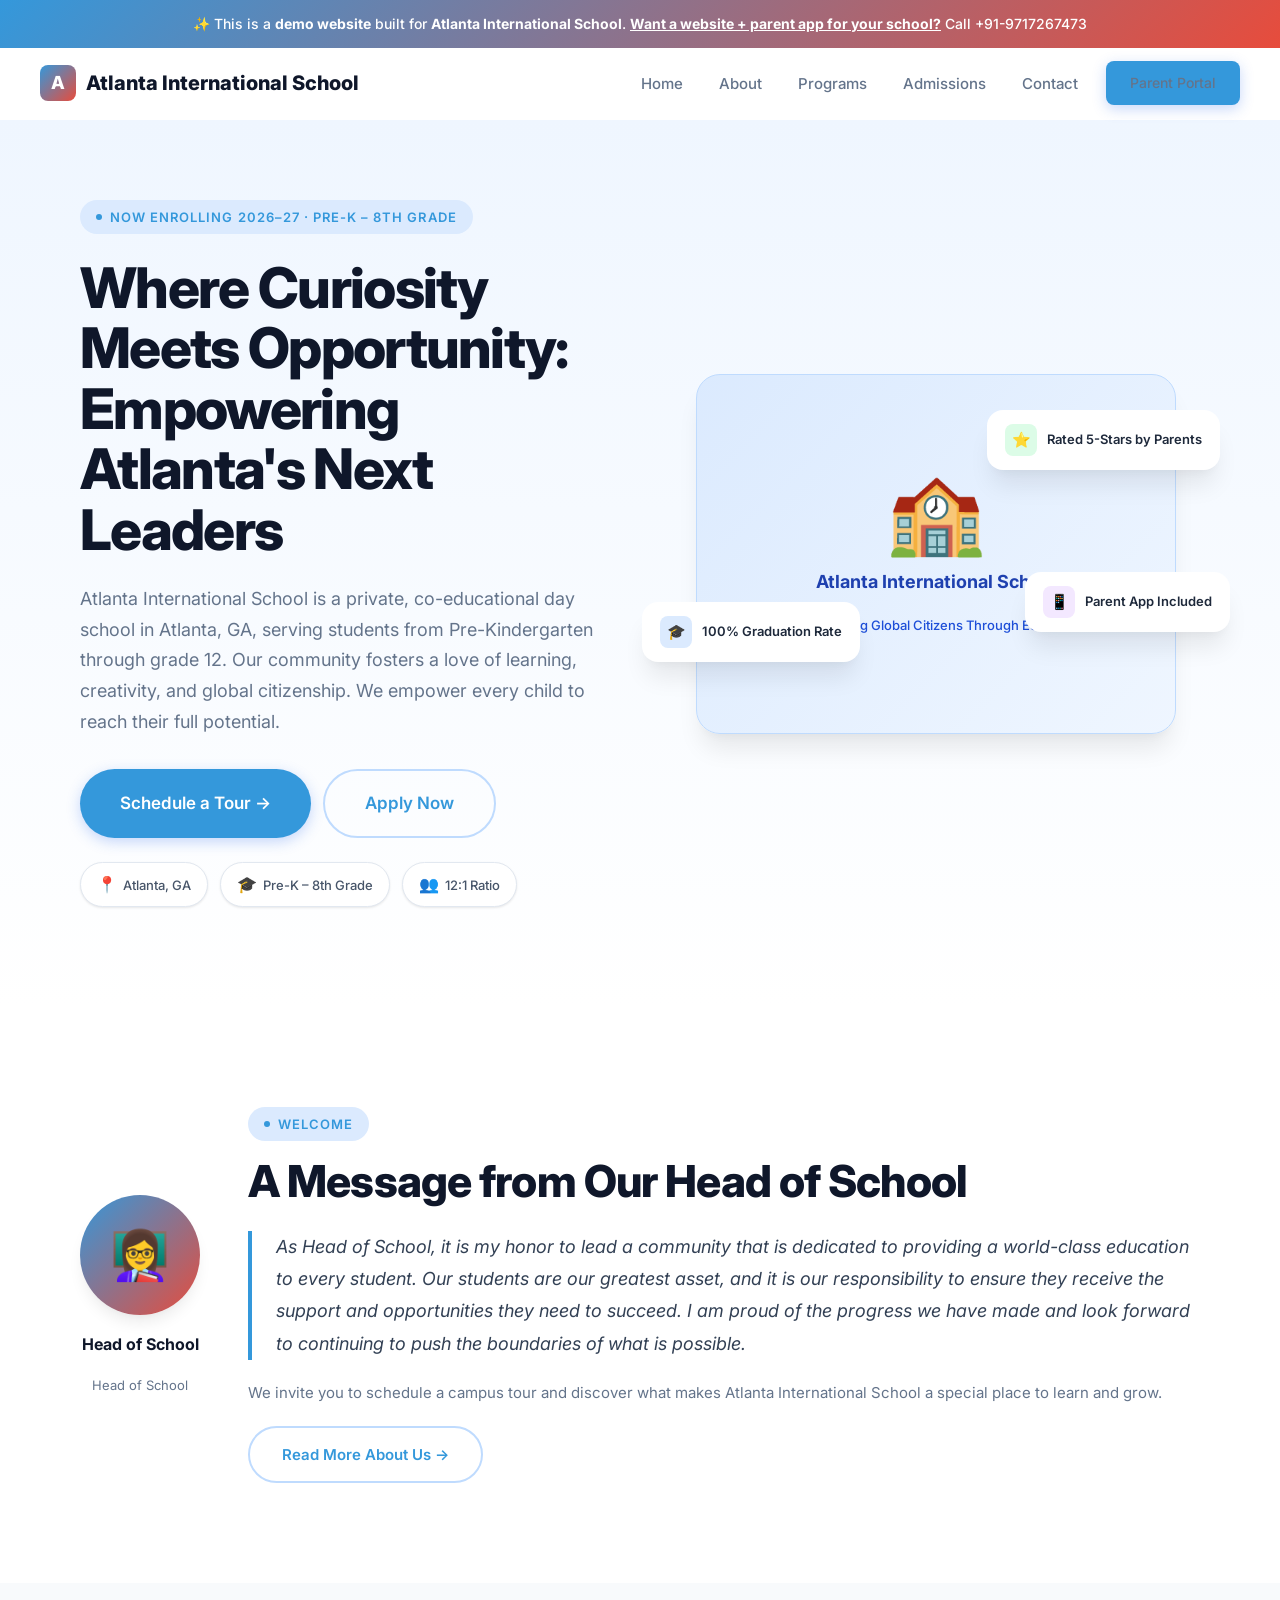
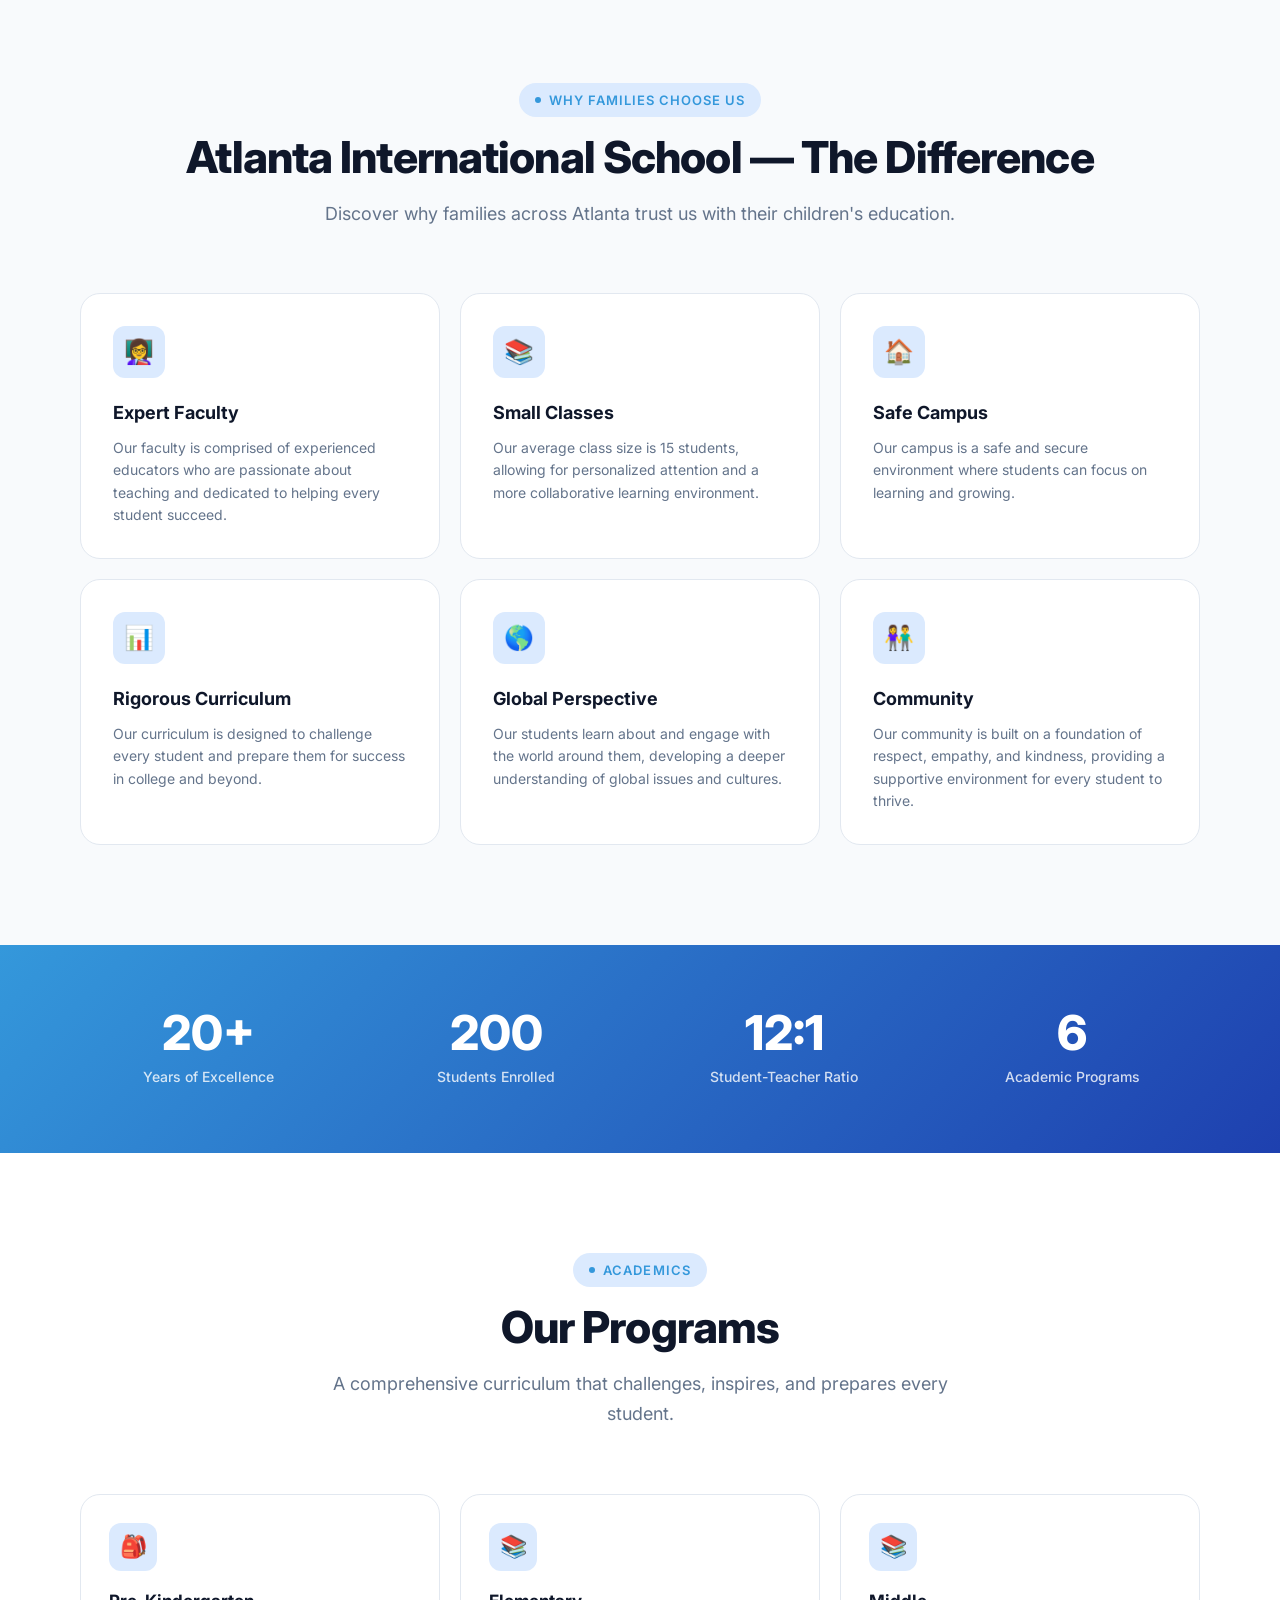
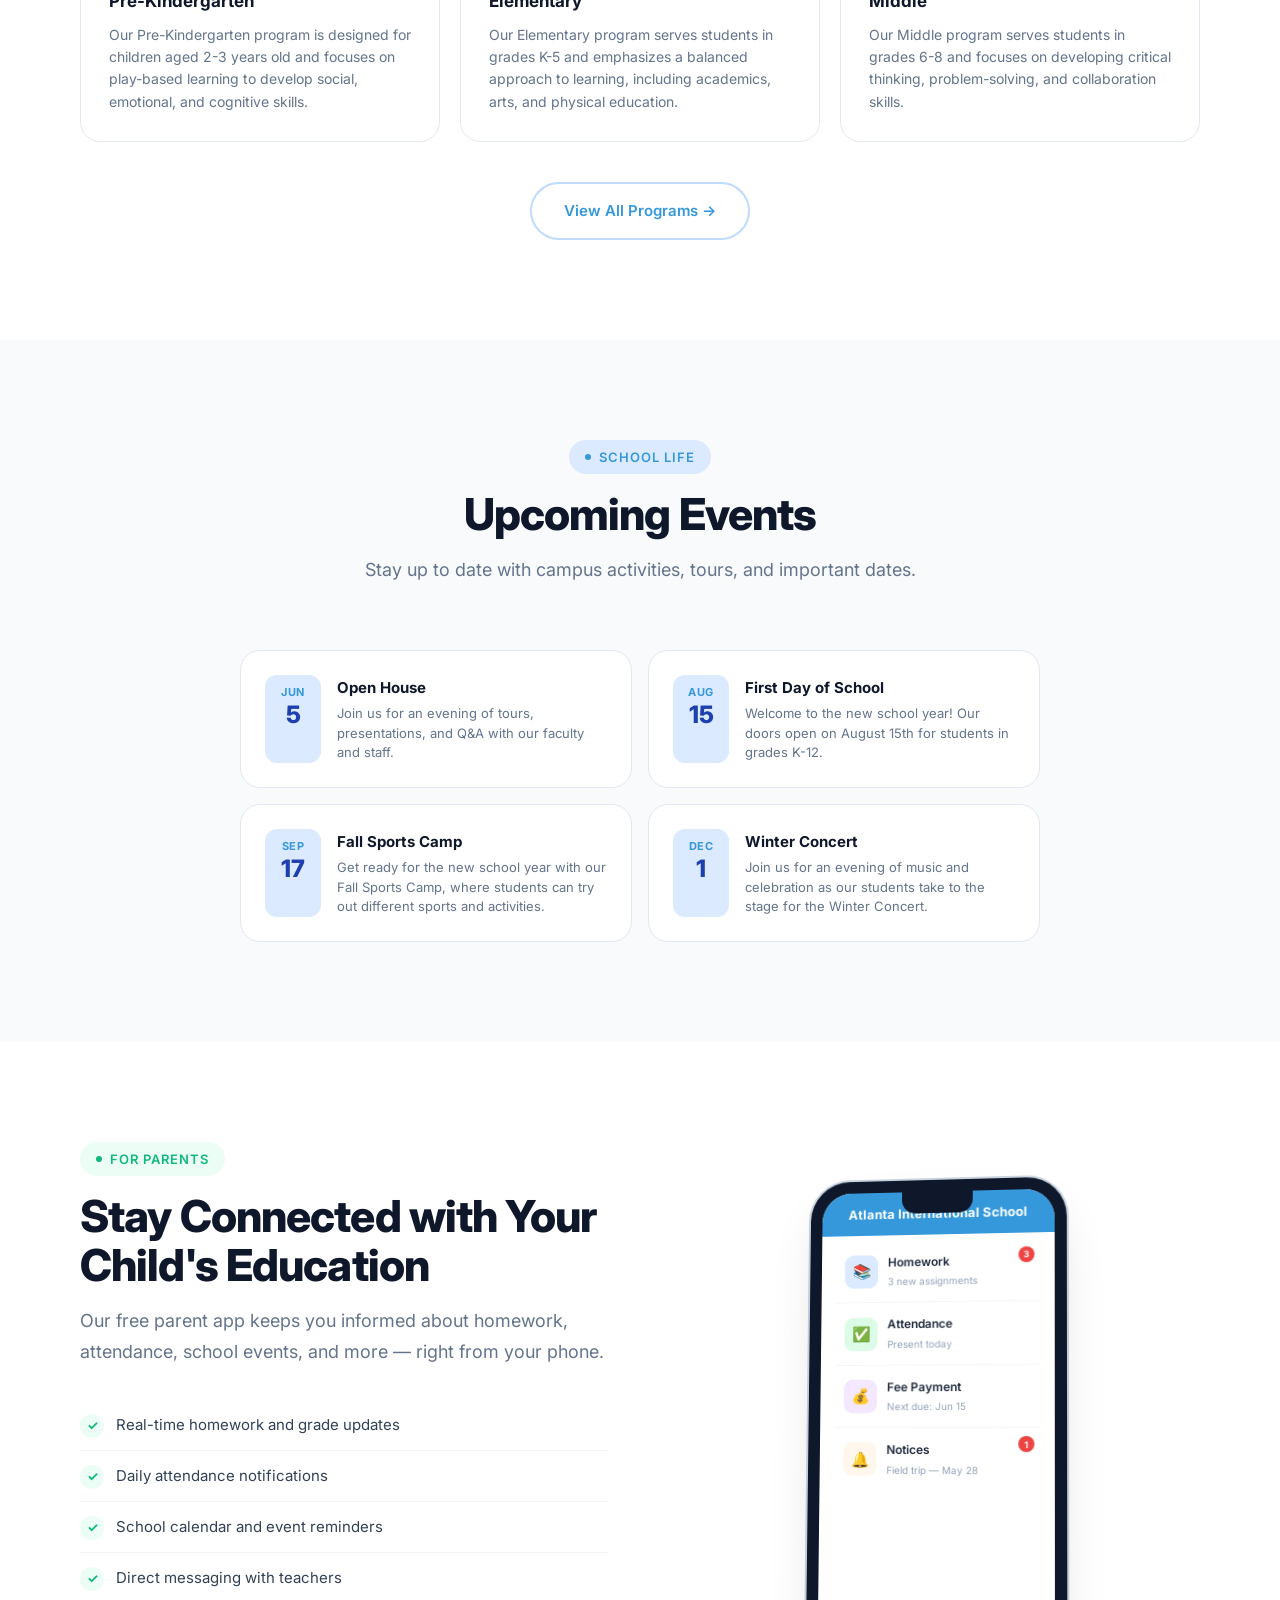
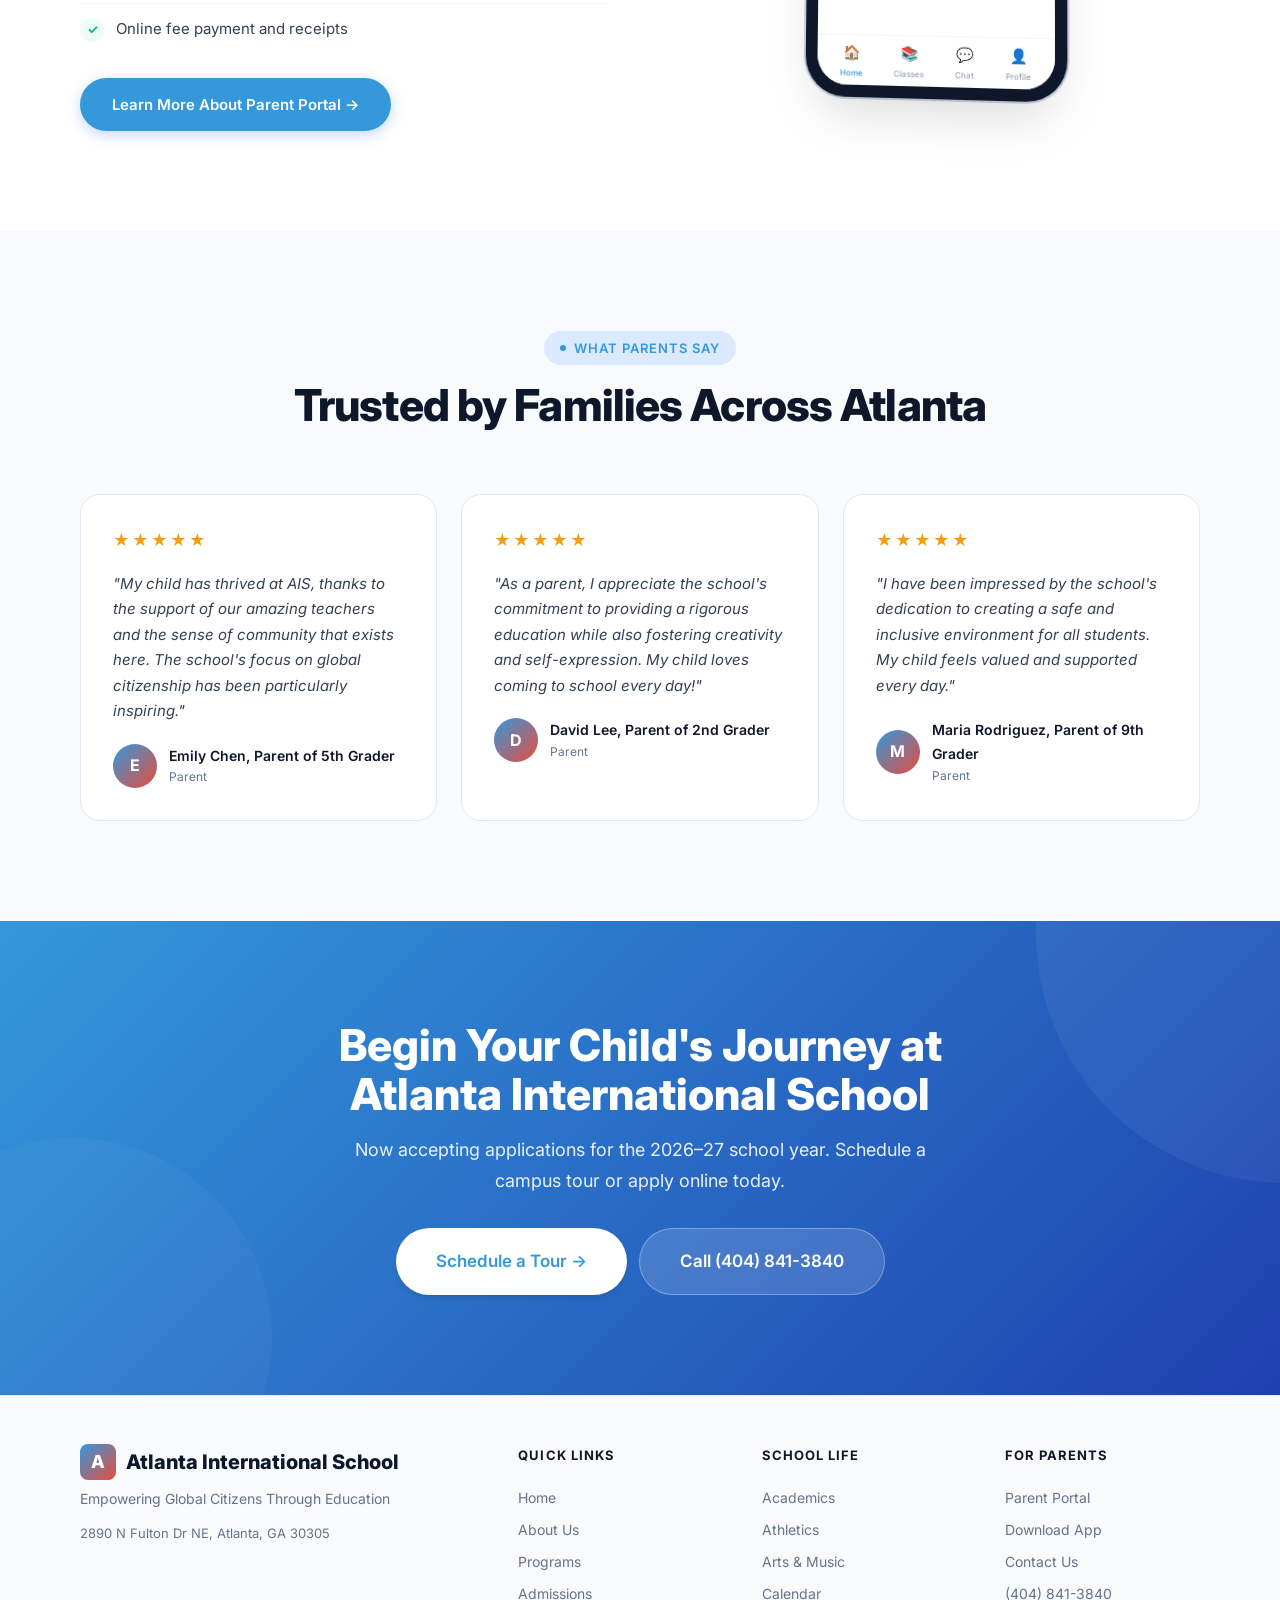
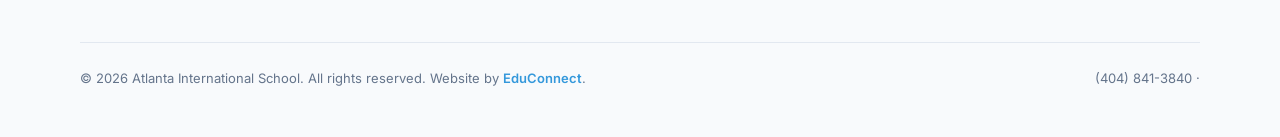
==== index.html @ b9a20844 "Initial demo site for Atlanta International School" ====
<!DOCTYPE html><html lang="en"><head>
  <meta charset="UTF-8"><meta name="viewport" content="width=device-width,initial-scale=1.0">
  <title>Home — Atlanta International School</title>
  <meta name="description" content="Home — Atlanta International School, a premier school in Atlanta, GA serving Pre-K – 8th Grade.">
  <meta property="og:title" content="Home — Atlanta International School"><meta property="og:type" content="website">
  <link rel="preconnect" href="https://fonts.googleapis.com"><link rel="preconnect" href="https://fonts.gstatic.com" crossorigin>
  <link href="https://fonts.googleapis.com/css2?family=Inter:wght@400;500;600;700;800&display=swap" rel="stylesheet">
  <link rel="stylesheet" href="/styles.css"><script src="/main.js" defer></script>
</head><body><div class="demo-banner">
  ✨ This is a <strong>demo website</strong> built for <strong>Atlanta International School</strong>.
  <a href="mailto:bhupender@myfirststepschool.com">Want a website + parent app for your school?</a> Call +91-9717267473
</div>
<nav class="navbar">
  <a href="/" class="logo"><span class="logo-icon">A</span>Atlanta International School</a>
  <div class="nav-links">
    <a href="/">Home</a>
    <a href="/about.html">About</a>
    <a href="/programs.html">Programs</a>
    <a href="/admissions.html">Admissions</a>
    <a href="/contact.html">Contact</a>
    <a href="/parents.html" class="btn btn-primary" style="padding:10px 24px;font-size:14px">Parent Portal</a>
  </div>
  <button class="hamburger" aria-label="Toggle menu"><span></span><span></span><span></span></button>
</nav><main>
<section class="hero"><div class="container"><div class="hero-inner">
  <div class="hero-content">
    <div class="badge animate-on-scroll mb-6">Now Enrolling 2026–27 · Pre-K – 8th Grade</div>
    <h1 class="heading-xl animate-on-scroll mb-6">Where Curiosity Meets Opportunity: Empowering Atlanta's Next Leaders</h1>
    <p class="text-lg text-muted animate-on-scroll mb-8">Atlanta International School is a private, co-educational day school in Atlanta, GA, serving students from Pre-Kindergarten through grade 12. Our community fosters a love of learning, creativity, and global citizenship. We empower every child to reach their full potential.</p>
    <div class="hero-actions animate-on-scroll">
      <a href="/admissions.html" class="btn btn-primary btn-lg">Schedule a Tour →</a>
      <a href="/admissions.html" class="btn btn-outline btn-lg">Apply Now</a>
    </div>
    <div class="hero-info-cards animate-on-scroll" style="margin-top:24px">
      <div class="info-chip"><span class="ic-icon">📍</span> Atlanta, GA</div>
      <div class="info-chip"><span class="ic-icon">🎓</span> Pre-K – 8th Grade</div>
      <div class="info-chip"><span class="ic-icon">👥</span> 12:1 Ratio</div>
    </div>
  </div>
  <div class="hero-visual animate-on-scroll">
    <div class="school-illustration"><div class="school-illustration-inner">
      <div class="school-building">🏫</div><h3>Atlanta International School</h3><p>Empowering Global Citizens Through Education</p>
    </div></div>
    <div class="float-card card-1"><div class="fc-icon green">⭐</div>Rated 5-Stars by Parents</div>
    <div class="float-card card-2"><div class="fc-icon blue">🎓</div>100% Graduation Rate</div>
    <div class="float-card card-3"><div class="fc-icon purple">📱</div>Parent App Included</div>
  </div>
</div></div></section>

<section class="welcome-section section-padding"><div class="container"><div class="welcome-grid">
  <div class="principal-card animate-on-scroll">
    <div class="principal-avatar">👩‍🏫</div>
    <div class="principal-name">Head of School</div><div class="principal-title">Head of School</div>
  </div>
  <div class="welcome-text animate-on-scroll">
    <div class="badge mb-4">Welcome</div>
    <h2 class="heading-lg mb-6">A Message from Our Head of School</h2>
    <blockquote>As Head of School, it is my honor to lead a community that is dedicated to providing a world-class education to every student. Our students are our greatest asset, and it is our responsibility to ensure they receive the support and opportunities they need to succeed. I am proud of the progress we have made and look forward to continuing to push the boundaries of what is possible.</blockquote>
    <p>We invite you to schedule a campus tour and discover what makes Atlanta International School a special place to learn and grow.</p>
    <a href="/about.html" class="btn btn-outline" style="margin-top:20px">Read More About Us →</a>
  </div>
</div></div></section>

<section class="features-section section-padding"><div class="container">
  <div class="text-center mb-16">
    <div class="badge animate-on-scroll mb-4">Why Families Choose Us</div>
    <h2 class="heading-lg animate-on-scroll mb-4">Atlanta International School — The Difference</h2>
    <p class="text-lg text-muted max-w-lg mx-auto animate-on-scroll">Discover why families across Atlanta trust us with their children's education.</p>
  </div>
  <div class="features-grid">
      <div class="feature-card animate-on-scroll stagger-1">
        <div class="feature-icon">👩‍🏫</div><h3>Expert Faculty</h3><p>Our faculty is comprised of experienced educators who are passionate about teaching and dedicated to helping every student succeed.</p>
      </div>
      <div class="feature-card animate-on-scroll stagger-2">
        <div class="feature-icon">📚</div><h3>Small Classes</h3><p>Our average class size is 15 students, allowing for personalized attention and a more collaborative learning environment.</p>
      </div>
      <div class="feature-card animate-on-scroll stagger-3">
        <div class="feature-icon">🏠</div><h3>Safe Campus</h3><p>Our campus is a safe and secure environment where students can focus on learning and growing.</p>
      </div>
      <div class="feature-card animate-on-scroll stagger-4">
        <div class="feature-icon">📊</div><h3>Rigorous Curriculum</h3><p>Our curriculum is designed to challenge every student and prepare them for success in college and beyond.</p>
      </div>
      <div class="feature-card animate-on-scroll stagger-5">
        <div class="feature-icon">🌎</div><h3>Global Perspective</h3><p>Our students learn about and engage with the world around them, developing a deeper understanding of global issues and cultures.</p>
      </div>
      <div class="feature-card animate-on-scroll stagger-6">
        <div class="feature-icon">👫</div><h3>Community</h3><p>Our community is built on a foundation of respect, empathy, and kindness, providing a supportive environment for every student to thrive.</p>
      </div></div>
</div></section>

<section class="stats-section"><div class="container"><div class="stats-grid">
  <div class="animate-on-scroll stagger-1"><div class="stat-value" data-count="20" data-suffix="+">0+</div><div class="stat-label">Years of Excellence</div></div>
  <div class="animate-on-scroll stagger-2"><div class="stat-value" data-count="200">0</div><div class="stat-label">Students Enrolled</div></div>
  <div class="animate-on-scroll stagger-3"><div class="stat-value">12:1</div><div class="stat-label">Student-Teacher Ratio</div></div>
  <div class="animate-on-scroll stagger-4"><div class="stat-value" data-count="6">0</div><div class="stat-label">Academic Programs</div></div>
</div></div></section>

<section class="programs-section section-padding"><div class="container">
  <div class="text-center mb-16">
    <div class="badge animate-on-scroll mb-4">Academics</div>
    <h2 class="heading-lg animate-on-scroll mb-4">Our Programs</h2>
    <p class="text-lg text-muted max-w-lg mx-auto animate-on-scroll">A comprehensive curriculum that challenges, inspires, and prepares every student.</p>
  </div>
  <div class="programs-grid">
      <div class="program-card animate-on-scroll stagger-1">
        <div class="program-icon">🎒</div><h3>Pre-Kindergarten</h3><p>Our Pre-Kindergarten program is designed for children aged 2-3 years old and focuses on play-based learning to develop social, emotional, and cognitive skills.</p>
      </div>
      <div class="program-card animate-on-scroll stagger-2">
        <div class="program-icon">📚</div><h3>Elementary</h3><p>Our Elementary program serves students in grades K-5 and emphasizes a balanced approach to learning, including academics, arts, and physical education.</p>
      </div>
      <div class="program-card animate-on-scroll stagger-3">
        <div class="program-icon">📚</div><h3>Middle</h3><p>Our Middle program serves students in grades 6-8 and focuses on developing critical thinking, problem-solving, and collaboration skills.</p>
      </div></div>
  <div class="text-center animate-on-scroll" style="margin-top:40px"><a href="/programs.html" class="btn btn-outline">View All Programs →</a></div>
</div></section>

<section class="events-section section-padding"><div class="container">
  <div class="text-center mb-16">
    <div class="badge animate-on-scroll mb-4">School Life</div>
    <h2 class="heading-lg animate-on-scroll mb-4">Upcoming Events</h2>
    <p class="text-lg text-muted max-w-lg mx-auto animate-on-scroll">Stay up to date with campus activities, tours, and important dates.</p>
  </div>
  <div class="events-grid"><div class="event-card animate-on-scroll stagger-1">
        <div class="event-date"><div class="month">Jun</div><div class="day">5</div></div>
        <div class="event-info"><h4>Open House</h4><p>Join us for an evening of tours, presentations, and Q&A with our faculty and staff.</p></div>
      </div><div class="event-card animate-on-scroll stagger-2">
        <div class="event-date"><div class="month">Aug</div><div class="day">15</div></div>
        <div class="event-info"><h4>First Day of School</h4><p>Welcome to the new school year! Our doors open on August 15th for students in grades K-12.</p></div>
      </div><div class="event-card animate-on-scroll stagger-3">
        <div class="event-date"><div class="month">Sep</div><div class="day">17</div></div>
        <div class="event-info"><h4>Fall Sports Camp</h4><p>Get ready for the new school year with our Fall Sports Camp, where students can try out different sports and activities.</p></div>
      </div><div class="event-card animate-on-scroll stagger-4">
        <div class="event-date"><div class="month">Dec</div><div class="day">1</div></div>
        <div class="event-info"><h4>Winter Concert</h4><p>Join us for an evening of music and celebration as our students take to the stage for the Winter Concert.</p></div>
      </div></div>
</div></section>

<section class="portal-section section-padding"><div class="container"><div class="portal-grid">
  <div>
    <div class="badge accent animate-on-scroll mb-4">For Parents</div>
    <h2 class="heading-lg animate-on-scroll mb-4">Stay Connected with Your Child's Education</h2>
    <p class="text-lg text-muted animate-on-scroll mb-8">Our free parent app keeps you informed about homework, attendance, school events, and more — right from your phone.</p>
    <ul class="portal-features animate-on-scroll">
      <li><span class="pf-icon">✓</span>Real-time homework and grade updates</li>
      <li><span class="pf-icon">✓</span>Daily attendance notifications</li>
      <li><span class="pf-icon">✓</span>School calendar and event reminders</li>
      <li><span class="pf-icon">✓</span>Direct messaging with teachers</li>
      <li><span class="pf-icon">✓</span>Online fee payment and receipts</li>
    </ul>
    <a href="/parents.html" class="btn btn-primary animate-on-scroll" style="margin-top:24px">Learn More About Parent Portal →</a>
  </div>
  <div class="animate-on-scroll" style="display:flex;justify-content:center">
    <div class="phone-mockup"><div class="phone-screen">
      <div class="phone-status-bar">Atlanta International School</div>
      <div class="phone-screen-content">
        <div class="phone-nav-item"><div class="phone-nav-icon blue">📚</div><div><div class="phone-nav-label">Homework</div><div class="phone-nav-sub">3 new assignments</div></div><div class="phone-badge">3</div></div>
        <div class="phone-nav-item"><div class="phone-nav-icon green">✅</div><div><div class="phone-nav-label">Attendance</div><div class="phone-nav-sub">Present today</div></div></div>
        <div class="phone-nav-item"><div class="phone-nav-icon purple">💰</div><div><div class="phone-nav-label">Fee Payment</div><div class="phone-nav-sub">Next due: Jun 15</div></div></div>
        <div class="phone-nav-item"><div class="phone-nav-icon orange">🔔</div><div><div class="phone-nav-label">Notices</div><div class="phone-nav-sub">Field trip — May 28</div></div><div class="phone-badge">1</div></div>
      </div>
      <div class="phone-bottom-bar">
        <div class="phone-tab active"><div style="font-size:14px">🏠</div>Home</div>
        <div class="phone-tab"><div style="font-size:14px">📚</div>Classes</div>
        <div class="phone-tab"><div style="font-size:14px">💬</div>Chat</div>
        <div class="phone-tab"><div style="font-size:14px">👤</div>Profile</div>
      </div>
    </div></div>
  </div>
</div></div></section>

<section class="testimonials-section section-padding"><div class="container">
  <div class="text-center mb-16">
    <div class="badge animate-on-scroll mb-4">What Parents Say</div>
    <h2 class="heading-lg animate-on-scroll mb-4">Trusted by Families Across Atlanta</h2>
  </div>
  <div class="testimonials-grid">
      <div class="testimonial-card animate-on-scroll stagger-1">
        <div class="stars"><span class="star">★</span><span class="star">★</span><span class="star">★</span><span class="star">★</span><span class="star">★</span></div>
        <p class="testimonial-text">"My child has thrived at AIS, thanks to the support of our amazing teachers and the sense of community that exists here. The school's focus on global citizenship has been particularly inspiring."</p>
        <div class="testimonial-author"><div class="author-avatar">E</div>
        <div class="author-info"><div class="author-name">Emily Chen, Parent of 5th Grader</div><div class="author-role">Parent</div></div></div>
      </div>
      <div class="testimonial-card animate-on-scroll stagger-2">
        <div class="stars"><span class="star">★</span><span class="star">★</span><span class="star">★</span><span class="star">★</span><span class="star">★</span></div>
        <p class="testimonial-text">"As a parent, I appreciate the school's commitment to providing a rigorous education while also fostering creativity and self-expression. My child loves coming to school every day!"</p>
        <div class="testimonial-author"><div class="author-avatar">D</div>
        <div class="author-info"><div class="author-name">David Lee, Parent of 2nd Grader</div><div class="author-role">Parent</div></div></div>
      </div>
      <div class="testimonial-card animate-on-scroll stagger-3">
        <div class="stars"><span class="star">★</span><span class="star">★</span><span class="star">★</span><span class="star">★</span><span class="star">★</span></div>
        <p class="testimonial-text">"I have been impressed by the school's dedication to creating a safe and inclusive environment for all students. My child feels valued and supported every day."</p>
        <div class="testimonial-author"><div class="author-avatar">M</div>
        <div class="author-info"><div class="author-name">Maria Rodriguez, Parent of 9th Grader</div><div class="author-role">Parent</div></div></div>
      </div></div>
</div></section>

<section class="cta-section"><div class="container"><div class="cta-content animate-on-scroll">
  <h2>Begin Your Child's Journey at Atlanta International School</h2>
  <p>Now accepting applications for the 2026–27 school year. Schedule a campus tour or apply online today.</p>
  <div class="cta-actions">
    <a href="/admissions.html" class="btn btn-white btn-lg">Schedule a Tour →</a>
    <a href="tel:(404) 841-3840" class="btn btn-lg" style="background:rgba(255,255,255,.15);color:white;border:1px solid rgba(255,255,255,.3)">Call (404) 841-3840</a>
  </div>
</div></div></section>
</main><footer class="footer">
  <div class="container">
    <div class="footer-grid">
      <div class="footer-brand">
        <div class="logo" style="margin-bottom:8px"><span class="logo-icon">A</span>Atlanta International School</div>
        <p>Empowering Global Citizens Through Education</p>
        <p style="margin-top:12px;font-size:13px">2890 N Fulton Dr NE, Atlanta, GA 30305</p>
      </div>
      <div class="footer-col"><h4>Quick Links</h4><a href="/">Home</a><a href="/about.html">About Us</a><a href="/programs.html">Programs</a><a href="/admissions.html">Admissions</a></div>
      <div class="footer-col"><h4>School Life</h4><a href="/programs.html">Academics</a><a href="/programs.html">Athletics</a><a href="/programs.html">Arts &amp; Music</a><a href="/contact.html">Calendar</a></div>
      <div class="footer-col"><h4>For Parents</h4><a href="/parents.html">Parent Portal</a><a href="/parents.html">Download App</a><a href="/contact.html">Contact Us</a><a href="tel:(404) 841-3840">(404) 841-3840</a></div>
    </div>
    <div class="footer-bottom">
      <p>&copy; 2026 Atlanta International School. All rights reserved. Website by <a href="mailto:bhupender@myfirststepschool.com">EduConnect</a>.</p>
      <p>(404) 841-3840 &middot; <a href="mailto:"></a></p>
    </div>
  </div>
</footer></body></html>
---- styles.css ----
/* ===== DESIGN SYSTEM — LIGHT PROFESSIONAL ===== */
:root{
  --primary:#3498DB;--primary-50:#eff6ff;--primary-100:#dbeafe;--primary-200:#bfdbfe;
  --primary-500:#3498DB;--primary-600:#1d4ed8;--primary-700:#1e40af;
  --secondary:#E74C3C;--accent:#10b981;--accent-50:#ecfdf5;
  --white:#fff;--gray-50:#f8fafc;--gray-100:#f1f5f9;--gray-200:#e2e8f0;--gray-300:#cbd5e1;
  --gray-400:#94a3b8;--gray-500:#64748b;--gray-600:#475569;--gray-700:#334155;
  --gray-800:#1e293b;--gray-900:#0f172a;
  --bg:var(--white);--bg-alt:var(--gray-50);--text:var(--gray-700);
  --text-heading:var(--gray-900);--text-muted:var(--gray-500);--border:var(--gray-200);
  --shadow-sm:0 1px 3px rgba(0,0,0,.06),0 1px 2px rgba(0,0,0,.04);
  --shadow-md:0 4px 6px -1px rgba(0,0,0,.07),0 2px 4px -2px rgba(0,0,0,.05);
  --shadow-lg:0 10px 15px -3px rgba(0,0,0,.08),0 4px 6px -4px rgba(0,0,0,.04);
  --shadow-xl:0 20px 25px -5px rgba(0,0,0,.08),0 8px 10px -6px rgba(0,0,0,.04);
  --shadow-2xl:0 25px 50px -12px rgba(0,0,0,.15);
  --shadow-primary:0 4px 14px rgba(37,99,235,.25);
  --radius-sm:8px;--radius-md:12px;--radius-lg:16px;--radius-xl:20px;--radius-2xl:24px;--radius-full:9999px;
  --font:'Inter',-apple-system,BlinkMacSystemFont,'Segoe UI',sans-serif;
}
*,*::before,*::after{margin:0;padding:0;box-sizing:border-box}
html{scroll-behavior:smooth;-webkit-font-smoothing:antialiased}
body{font-family:var(--font);background:var(--bg);color:var(--text);line-height:1.7;overflow-x:hidden;font-size:16px}
a{color:inherit;text-decoration:none}img{max-width:100%;display:block}button{font-family:inherit;cursor:pointer}
.container{max-width:1200px;margin:0 auto;padding:0 24px}
@media(min-width:768px){.container{padding:0 40px}}
.section-padding{padding:80px 0}
@media(min-width:768px){.section-padding{padding:100px 0}}
.badge{display:inline-flex;align-items:center;gap:8px;padding:6px 16px;font-size:13px;font-weight:600;text-transform:uppercase;letter-spacing:.08em;border-radius:var(--radius-full);background:var(--primary-100);color:var(--primary)}
.badge::before{content:'';width:6px;height:6px;border-radius:50%;background:var(--primary);animation:pulse 2s infinite}
.badge.accent{background:var(--accent-50);color:var(--accent)}.badge.accent::before{background:var(--accent)}
.heading-xl{font-size:clamp(32px,5vw,56px);font-weight:800;line-height:1.08;letter-spacing:-.03em;color:var(--text-heading)}
.heading-lg{font-size:clamp(28px,4vw,44px);font-weight:800;line-height:1.12;letter-spacing:-.02em;color:var(--text-heading)}
.heading-md{font-size:clamp(22px,3vw,32px);font-weight:700;line-height:1.2;color:var(--text-heading)}
.heading-sm{font-size:20px;font-weight:700;line-height:1.3;color:var(--text-heading)}
.text-lg{font-size:18px;line-height:1.7;color:var(--text)}
.text-base{font-size:16px;line-height:1.7;color:var(--text)}
.text-sm{font-size:14px;line-height:1.6;color:var(--text-muted)}
.text-center{text-align:center}.text-muted{color:var(--text-muted)}
.gradient-text{background:linear-gradient(135deg,var(--primary),var(--secondary));-webkit-background-clip:text;-webkit-text-fill-color:transparent;background-clip:text}
.max-w-lg{max-width:640px}.mx-auto{margin-left:auto;margin-right:auto}
.mb-4{margin-bottom:16px}.mb-6{margin-bottom:24px}.mb-8{margin-bottom:32px}
.mb-12{margin-bottom:48px}.mb-16{margin-bottom:64px}
.btn{display:inline-flex;align-items:center;justify-content:center;gap:8px;padding:14px 32px;font-size:15px;font-weight:600;border-radius:var(--radius-full);border:none;cursor:pointer;transition:all .25s cubic-bezier(.4,0,.2,1);text-decoration:none;white-space:nowrap}
.btn-primary{background:var(--primary);color:var(--white);box-shadow:var(--shadow-primary)}
.btn-primary:hover{background:var(--primary-600);transform:translateY(-2px);box-shadow:0 8px 24px rgba(37,99,235,.3)}
.btn-lg{padding:18px 40px;font-size:17px}
.btn-outline{background:transparent;color:var(--primary);border:2px solid var(--primary-200)}
.btn-outline:hover{background:var(--primary-50);border-color:var(--primary);transform:translateY(-2px)}
.btn-white{background:var(--white);color:var(--primary);box-shadow:var(--shadow-md)}
.btn-white:hover{transform:translateY(-2px);box-shadow:var(--shadow-lg)}
.demo-banner{background:linear-gradient(135deg,var(--primary),var(--secondary));color:var(--white);text-align:center;padding:12px 24px;font-size:14px;font-weight:500;position:relative;z-index:200}
.demo-banner strong{font-weight:700}.demo-banner a{color:var(--white);text-decoration:underline;font-weight:700}
.navbar{position:sticky;top:0;z-index:100;display:flex;justify-content:space-between;align-items:center;padding:0 24px;height:72px;background:rgba(255,255,255,.92);backdrop-filter:blur(20px) saturate(180%);border-bottom:1px solid transparent;transition:all .3s ease}
@media(min-width:768px){.navbar{padding:0 40px}}
.navbar.scrolled{border-bottom-color:var(--border);box-shadow:var(--shadow-sm)}
.logo{display:flex;align-items:center;gap:10px;font-size:18px;font-weight:800;color:var(--text-heading)}
@media(min-width:768px){.logo{font-size:20px}}
.logo-icon{width:36px;height:36px;border-radius:var(--radius-sm);background:linear-gradient(135deg,var(--primary),var(--secondary));display:flex;align-items:center;justify-content:center;color:white;font-size:18px;font-weight:800}
.nav-links{display:flex;gap:4px;align-items:center}
.nav-links a{padding:8px 16px;font-size:15px;font-weight:500;color:var(--text-muted);border-radius:var(--radius-sm);transition:all .2s ease}
.nav-links a:hover{color:var(--text-heading);background:var(--gray-50)}
.nav-links .btn{margin-left:8px}
.hamburger{display:none;background:none;border:none;padding:8px;min-height:44px;min-width:44px;flex-direction:column;justify-content:center;align-items:center}
.hamburger span{display:block;width:22px;height:2px;background:var(--gray-700);margin:3px 0;transition:all .3s ease;border-radius:2px}
.hamburger.active span:nth-child(1){transform:rotate(45deg) translate(4px,4px)}
.hamburger.active span:nth-child(2){opacity:0}
.hamburger.active span:nth-child(3){transform:rotate(-45deg) translate(4px,-4px)}
@media(max-width:768px){.hamburger{display:flex}.nav-links{display:none;position:fixed;top:72px;left:0;right:0;bottom:0;background:var(--white);flex-direction:column;align-items:center;justify-content:center;gap:16px;z-index:200}.nav-links.open{display:flex}.nav-links a{font-size:18px;padding:12px 24px}}
.hero{position:relative;overflow:hidden;background:linear-gradient(180deg,var(--primary-50) 0%,var(--white) 100%)}
.hero-inner{display:grid;grid-template-columns:1fr;gap:48px;align-items:center;padding:60px 0 80px}
@media(min-width:1024px){.hero-inner{grid-template-columns:1fr 1fr;gap:64px;padding:80px 0 100px}}
.hero-content{max-width:560px}
@media(max-width:1023px){.hero-content{text-align:center;margin:0 auto}}
.hero-actions{display:flex;gap:12px;flex-wrap:wrap}
@media(max-width:1023px){.hero-actions{justify-content:center}}
.hero-visual{display:flex;justify-content:center;align-items:center;position:relative}
.school-illustration{position:relative;width:100%;max-width:480px;aspect-ratio:4/3;border-radius:var(--radius-2xl);overflow:hidden;background:linear-gradient(135deg,var(--primary-100),var(--primary-50));border:1px solid var(--primary-200);box-shadow:var(--shadow-xl)}
.school-illustration-inner{width:100%;height:100%;display:flex;flex-direction:column;align-items:center;justify-content:center;gap:16px;padding:32px}
.school-building{font-size:80px;line-height:1}
.school-illustration h3{font-size:18px;font-weight:700;color:var(--primary-700);text-align:center}
.school-illustration p{font-size:13px;color:var(--primary-600);text-align:center;font-weight:500}
.hero-info-cards{display:flex;gap:12px;flex-wrap:wrap;margin-top:20px}
@media(max-width:1023px){.hero-info-cards{justify-content:center}}
.info-chip{display:flex;align-items:center;gap:6px;padding:8px 16px;background:var(--white);border:1px solid var(--border);border-radius:var(--radius-full);font-size:13px;font-weight:500;color:var(--gray-600);box-shadow:var(--shadow-sm)}
.info-chip .ic-icon{font-size:16px}
.float-card{position:absolute;background:var(--white);border-radius:var(--radius-lg);box-shadow:var(--shadow-xl);padding:14px 18px;display:flex;align-items:center;gap:10px;font-size:13px;font-weight:600;color:var(--gray-800);animation:float-gentle 4s ease-in-out infinite;z-index:5;white-space:nowrap}
.float-card.card-1{top:10%;right:-20px;animation-delay:0s}
.float-card.card-2{bottom:20%;left:-30px;animation-delay:1.5s}
.float-card.card-3{top:55%;right:-30px;animation-delay:3s}
.float-card .fc-icon{width:32px;height:32px;border-radius:8px;display:flex;align-items:center;justify-content:center;font-size:15px}
.float-card .fc-icon.green{background:#dcfce7;color:#16a34a}
.float-card .fc-icon.blue{background:var(--primary-100);color:var(--primary)}
.float-card .fc-icon.purple{background:#f3e8ff;color:#9333ea}
.welcome-section{background:var(--white)}
.welcome-grid{display:grid;grid-template-columns:1fr;gap:40px;align-items:center}
@media(min-width:768px){.welcome-grid{grid-template-columns:auto 1fr;gap:48px}}
.principal-card{display:flex;flex-direction:column;align-items:center;text-align:center;gap:16px}
.principal-avatar{width:120px;height:120px;border-radius:50%;background:linear-gradient(135deg,var(--primary),var(--secondary));display:flex;align-items:center;justify-content:center;font-size:48px;color:white;box-shadow:var(--shadow-lg)}
.principal-name{font-size:16px;font-weight:700;color:var(--text-heading)}
.principal-title{font-size:13px;color:var(--text-muted)}
.welcome-text blockquote{font-size:18px;font-style:italic;color:var(--text);line-height:1.8;border-left:4px solid var(--primary);padding-left:24px;margin-bottom:20px}
.welcome-text p{font-size:15px;color:var(--text-muted);line-height:1.7}
.features-section{background:var(--bg-alt)}
.features-grid{display:grid;grid-template-columns:1fr;gap:20px}
@media(min-width:640px){.features-grid{grid-template-columns:repeat(2,1fr)}}
@media(min-width:1024px){.features-grid{grid-template-columns:repeat(3,1fr)}}
.feature-card{position:relative;padding:32px;border-radius:var(--radius-xl);background:var(--white);border:1px solid var(--border);transition:all .3s ease;overflow:hidden}
.feature-card:hover{transform:translateY(-4px);box-shadow:var(--shadow-lg);border-color:var(--primary-200)}
.feature-icon{width:52px;height:52px;border-radius:var(--radius-md);background:var(--primary-100);display:flex;align-items:center;justify-content:center;margin-bottom:20px;font-size:24px;transition:transform .3s ease}
.feature-card:hover .feature-icon{transform:scale(1.1)}
.feature-card h3{font-size:18px;font-weight:700;color:var(--text-heading);margin-bottom:8px}
.feature-card p{font-size:14px;color:var(--text-muted);line-height:1.6}
.programs-section{background:var(--white)}
.programs-grid{display:grid;grid-template-columns:1fr;gap:20px}
@media(min-width:640px){.programs-grid{grid-template-columns:repeat(2,1fr)}}
@media(min-width:1024px){.programs-grid{grid-template-columns:repeat(3,1fr)}}
.program-card{padding:28px;border-radius:var(--radius-xl);background:var(--white);border:1px solid var(--border);transition:all .3s ease;position:relative;overflow:hidden}
.program-card::before{content:'';position:absolute;top:0;left:0;right:0;height:3px;background:linear-gradient(90deg,var(--primary),var(--secondary));transform:scaleX(0);transform-origin:left;transition:transform .3s ease}
.program-card:hover{transform:translateY(-4px);box-shadow:var(--shadow-lg);border-color:var(--primary-200)}
.program-card:hover::before{transform:scaleX(1)}
.program-icon{width:48px;height:48px;border-radius:var(--radius-md);background:var(--primary-100);display:flex;align-items:center;justify-content:center;margin-bottom:16px;font-size:22px}
.program-card h3{font-size:17px;font-weight:700;color:var(--text-heading);margin-bottom:8px}
.program-card p{font-size:14px;color:var(--text-muted);line-height:1.6}
.stats-section{background:linear-gradient(135deg,var(--primary),var(--primary-700));color:var(--white);padding:64px 0}
.stats-grid{display:grid;grid-template-columns:repeat(2,1fr);gap:32px;text-align:center}
@media(min-width:768px){.stats-grid{grid-template-columns:repeat(4,1fr)}}
.stat-value{font-size:clamp(32px,4vw,48px);font-weight:800;line-height:1}
.stat-label{font-size:14px;opacity:.8;margin-top:8px;font-weight:500}
.events-section{background:var(--bg-alt)}
.events-grid{display:grid;grid-template-columns:1fr;gap:16px;max-width:800px;margin:0 auto}
@media(min-width:640px){.events-grid{grid-template-columns:repeat(2,1fr)}}
.event-card{display:flex;gap:16px;padding:24px;border-radius:var(--radius-xl);background:var(--white);border:1px solid var(--border);transition:all .3s ease}
.event-card:hover{box-shadow:var(--shadow-md);border-color:var(--primary-200)}
.event-date{min-width:56px;text-align:center;padding:8px;border-radius:var(--radius-md);background:var(--primary-100)}
.event-date .month{font-size:11px;font-weight:700;text-transform:uppercase;color:var(--primary);letter-spacing:.05em}
.event-date .day{font-size:24px;font-weight:800;color:var(--primary-700);line-height:1.2}
.event-info h4{font-size:15px;font-weight:700;color:var(--text-heading);margin-bottom:4px}
.event-info p{font-size:13px;color:var(--text-muted);line-height:1.5}
.portal-section{background:var(--white)}
.portal-grid{display:grid;grid-template-columns:1fr;gap:48px;align-items:center}
@media(min-width:1024px){.portal-grid{grid-template-columns:1fr 1fr;gap:64px}}
.phone-mockup{position:relative;width:260px;height:520px;background:var(--gray-900);border-radius:40px;padding:12px;box-shadow:var(--shadow-2xl),0 0 0 2px var(--gray-300);margin:0 auto;transform:perspective(1000px) rotateY(-6deg) rotateX(3deg)}
.phone-mockup::before{content:'';position:absolute;top:12px;left:50%;transform:translateX(-50%);width:72px;height:22px;background:var(--gray-900);border-radius:0 0 14px 14px;z-index:10}
.phone-screen{width:100%;height:100%;background:var(--white);border-radius:30px;overflow:hidden;position:relative}
.phone-screen-content{padding:50px 14px 14px;font-size:12px;color:var(--gray-700)}
.phone-status-bar{position:absolute;top:0;left:0;right:0;height:44px;background:var(--primary);display:flex;align-items:center;justify-content:center;color:white;font-weight:700;font-size:13px;border-radius:18px 18px 0 0}
.phone-nav-item{display:flex;align-items:center;gap:10px;padding:12px 10px;border-bottom:1px solid var(--gray-100);position:relative}
.phone-nav-item:last-child{border-bottom:none}
.phone-nav-icon{width:34px;height:34px;border-radius:9px;display:flex;align-items:center;justify-content:center;font-size:15px;flex-shrink:0}
.phone-nav-icon.blue{background:var(--primary-100);color:var(--primary)}
.phone-nav-icon.green{background:#dcfce7;color:#16a34a}
.phone-nav-icon.purple{background:#f3e8ff;color:#9333ea}
.phone-nav-icon.orange{background:#fff7ed;color:#ea580c}
.phone-nav-label{font-weight:600;font-size:12px;color:var(--gray-800)}
.phone-nav-sub{font-size:10px;color:var(--gray-400);margin-top:1px}
.phone-badge{position:absolute;top:8px;right:6px;min-width:16px;height:16px;border-radius:8px;background:#ef4444;color:white;font-size:9px;font-weight:700;display:flex;align-items:center;justify-content:center;padding:0 4px}
.phone-bottom-bar{position:absolute;bottom:0;left:0;right:0;height:50px;background:var(--white);border-top:1px solid var(--gray-100);display:flex;align-items:center;justify-content:space-around;padding:0 8px;border-radius:0 0 18px 18px}
.phone-tab{display:flex;flex-direction:column;align-items:center;gap:2px;font-size:8px;color:var(--gray-400);font-weight:500}
.phone-tab.active{color:var(--primary)}
.portal-features{list-style:none;padding:0}
.portal-features li{display:flex;align-items:flex-start;gap:12px;padding:12px 0;border-bottom:1px solid var(--gray-100);font-size:15px;color:var(--text)}
.portal-features li:last-child{border-bottom:none}
.portal-features .pf-icon{width:24px;height:24px;border-radius:50%;background:var(--accent-50);color:var(--accent);display:flex;align-items:center;justify-content:center;flex-shrink:0;margin-top:2px;font-size:13px;font-weight:700}
.testimonials-section{background:var(--bg-alt)}
.testimonials-grid{display:grid;grid-template-columns:1fr;gap:24px}
@media(min-width:768px){.testimonials-grid{grid-template-columns:repeat(3,1fr)}}
.testimonial-card{padding:32px;border-radius:var(--radius-xl);background:var(--white);border:1px solid var(--border);transition:all .3s ease}
.testimonial-card:hover{box-shadow:var(--shadow-lg);transform:translateY(-4px)}
.stars{display:flex;gap:2px;margin-bottom:16px}.star{color:#f59e0b;font-size:16px}
.testimonial-text{font-size:15px;color:var(--text);line-height:1.7;margin-bottom:20px;font-style:italic}
.testimonial-author{display:flex;align-items:center;gap:12px}
.author-avatar{width:44px;height:44px;border-radius:50%;background:linear-gradient(135deg,var(--primary),var(--secondary));display:flex;align-items:center;justify-content:center;font-weight:700;color:var(--white);font-size:16px;flex-shrink:0}
.author-info .author-name{font-weight:600;font-size:14px;color:var(--text-heading)}
.author-info .author-role{font-size:12px;color:var(--text-muted)}
.cta-section{background:linear-gradient(135deg,var(--primary),var(--primary-700));color:var(--white);text-align:center;position:relative;overflow:hidden;padding:80px 0}
@media(min-width:768px){.cta-section{padding:100px 0}}
.cta-section::before{content:'';position:absolute;top:-50%;right:-20%;width:500px;height:500px;border-radius:50%;background:rgba(255,255,255,.05)}
.cta-section::after{content:'';position:absolute;bottom:-30%;left:-10%;width:400px;height:400px;border-radius:50%;background:rgba(255,255,255,.03)}
.cta-content{position:relative;z-index:1;max-width:640px;margin:0 auto}
.cta-content h2{font-size:clamp(28px,4vw,44px);font-weight:800;margin-bottom:16px;line-height:1.12}
.cta-content p{font-size:18px;opacity:.9;margin-bottom:32px;line-height:1.7}
.cta-actions{display:flex;gap:12px;justify-content:center;flex-wrap:wrap}
.page-hero{padding:100px 0 60px;background:linear-gradient(180deg,var(--primary-50) 0%,var(--white) 100%);text-align:center;position:relative}
@media(min-width:768px){.page-hero{padding:120px 0 70px}}
.content-section{padding:64px 0}.content-section .container{max-width:800px}
.content-section p{font-size:16px;color:var(--text);line-height:1.9;margin-bottom:24px}
.content-section p:last-child{margin-bottom:0}
.contact-grid{display:grid;grid-template-columns:1fr;gap:32px}
@media(min-width:768px){.contact-grid{grid-template-columns:1fr 1fr;gap:40px}}
.contact-info-card{padding:32px;border-radius:var(--radius-xl);background:var(--white);border:1px solid var(--border)}
.contact-item{display:flex;align-items:flex-start;gap:14px;margin-bottom:24px}
.contact-item:last-child{margin-bottom:0}
.contact-icon{width:44px;height:44px;border-radius:var(--radius-md);background:var(--primary-100);display:flex;align-items:center;justify-content:center;flex-shrink:0;font-size:20px}
.contact-item h4{font-weight:600;color:var(--text-heading);margin-bottom:2px;font-size:14px}
.contact-item p{color:var(--text-muted);font-size:14px}
.contact-form{background:var(--white);border-radius:var(--radius-xl);border:1px solid var(--border);padding:32px}
.form-group{margin-bottom:16px}.form-group:last-of-type{margin-bottom:24px}
.form-label{display:block;font-size:13px;font-weight:600;color:var(--text-heading);margin-bottom:6px}
.form-input,.form-textarea{width:100%;padding:12px 16px;border:1px solid var(--border);border-radius:var(--radius-sm);font-family:var(--font);font-size:14px;color:var(--text-heading);background:var(--gray-50);transition:all .2s ease;outline:none}
.form-input:focus,.form-textarea:focus{border-color:var(--primary);box-shadow:0 0 0 3px var(--primary-100);background:var(--white)}
.form-textarea{resize:vertical;min-height:100px}
.admissions-steps{display:grid;grid-template-columns:1fr;gap:24px;max-width:700px;margin:0 auto}
.adm-step{display:flex;gap:20px;padding:24px;background:var(--white);border-radius:var(--radius-xl);border:1px solid var(--border)}
.adm-step-num{width:48px;height:48px;border-radius:50%;background:var(--primary);color:var(--white);display:flex;align-items:center;justify-content:center;font-weight:800;font-size:20px;flex-shrink:0}
.adm-step h4{font-weight:700;color:var(--text-heading);margin-bottom:4px}
.adm-step p{font-size:14px;color:var(--text-muted);line-height:1.6}
.footer{padding:48px 0;border-top:1px solid var(--border);background:var(--gray-50)}
.footer-grid{display:grid;grid-template-columns:1fr;gap:32px}
@media(min-width:768px){.footer-grid{grid-template-columns:2fr 1fr 1fr 1fr;gap:48px}}
.footer-brand p{font-size:14px;color:var(--text-muted);margin-top:8px;line-height:1.6;max-width:320px}
.footer-col h4{font-size:13px;font-weight:700;text-transform:uppercase;letter-spacing:.08em;color:var(--text-heading);margin-bottom:16px}
.footer-col a{display:block;font-size:14px;color:var(--text-muted);padding:4px 0;transition:color .2s ease}
.footer-col a:hover{color:var(--primary)}
.footer-bottom{border-top:1px solid var(--border);margin-top:32px;padding-top:24px;display:flex;justify-content:space-between;align-items:center;flex-wrap:wrap;gap:16px}
.footer-bottom p{font-size:13px;color:var(--text-muted)}
.footer-bottom a{color:var(--primary);font-weight:600}
@keyframes pulse{0%,100%{opacity:1;transform:scale(1)}50%{opacity:.5;transform:scale(1.3)}}
@keyframes float-gentle{0%,100%{transform:translateY(0)}50%{transform:translateY(-12px)}}
.animate-on-scroll{opacity:0;transform:translateY(24px);transition:opacity .6s ease,transform .6s ease}
.animate-on-scroll.visible{opacity:1;transform:translateY(0)}
.stagger-1{transition-delay:.1s}.stagger-2{transition-delay:.2s}.stagger-3{transition-delay:.3s}
.stagger-4{transition-delay:.4s}.stagger-5{transition-delay:.5s}.stagger-6{transition-delay:.6s}
@media(prefers-reduced-motion:reduce){*,*::before,*::after{animation-duration:.01ms!important;transition-duration:.01ms!important}.animate-on-scroll{opacity:1;transform:none}.float-card{animation:none}}
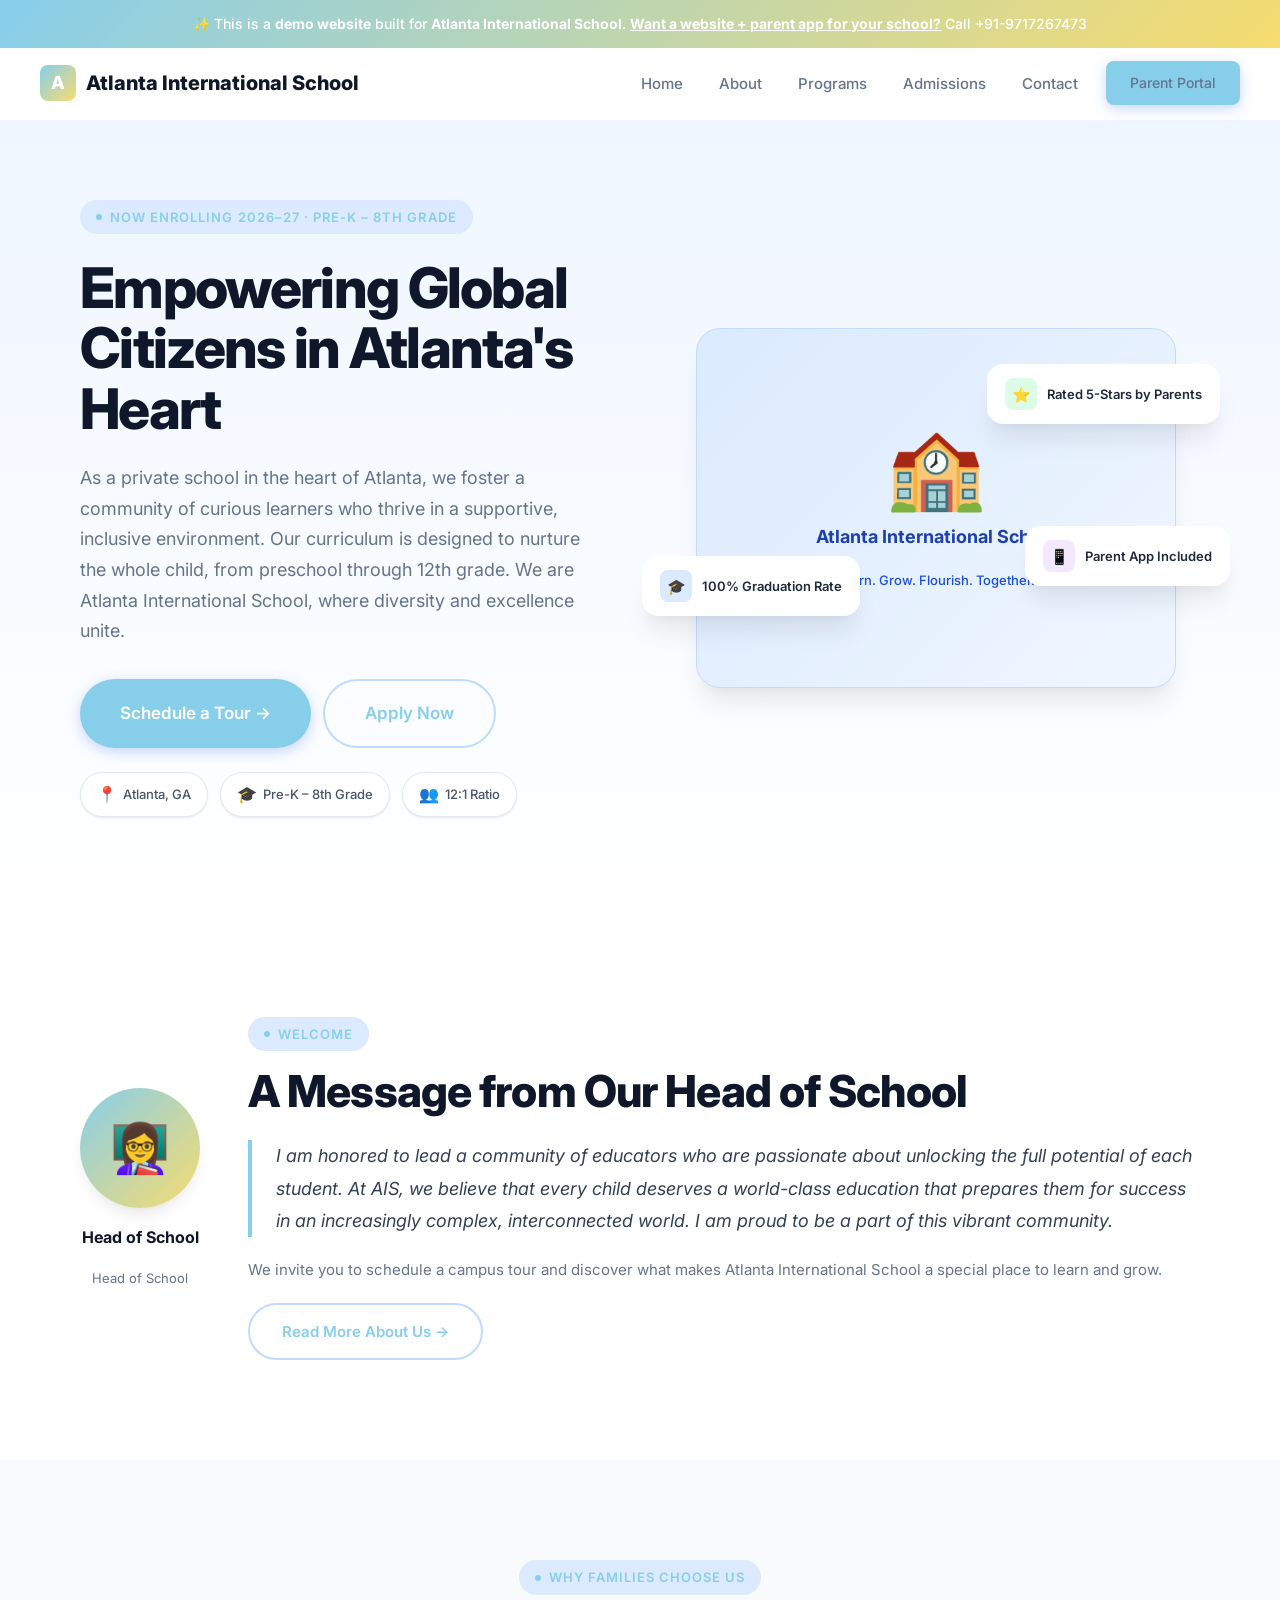
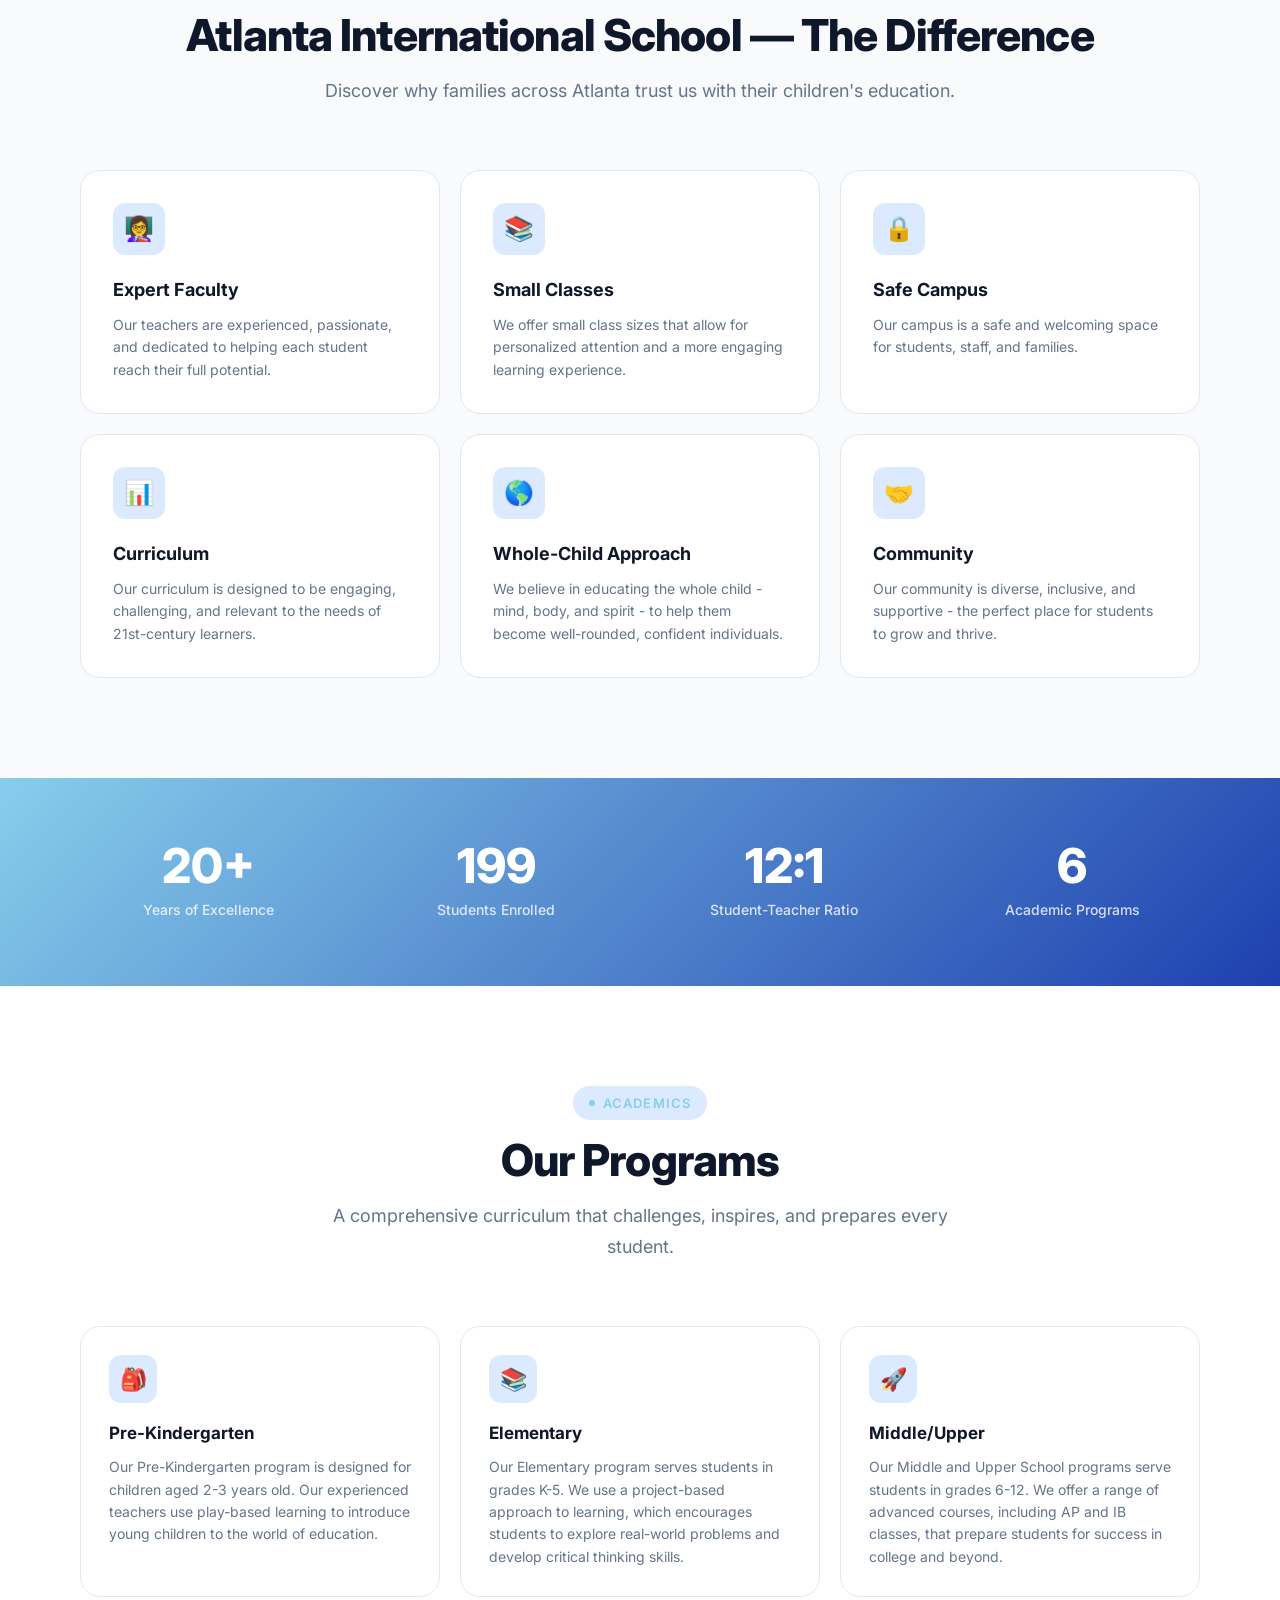
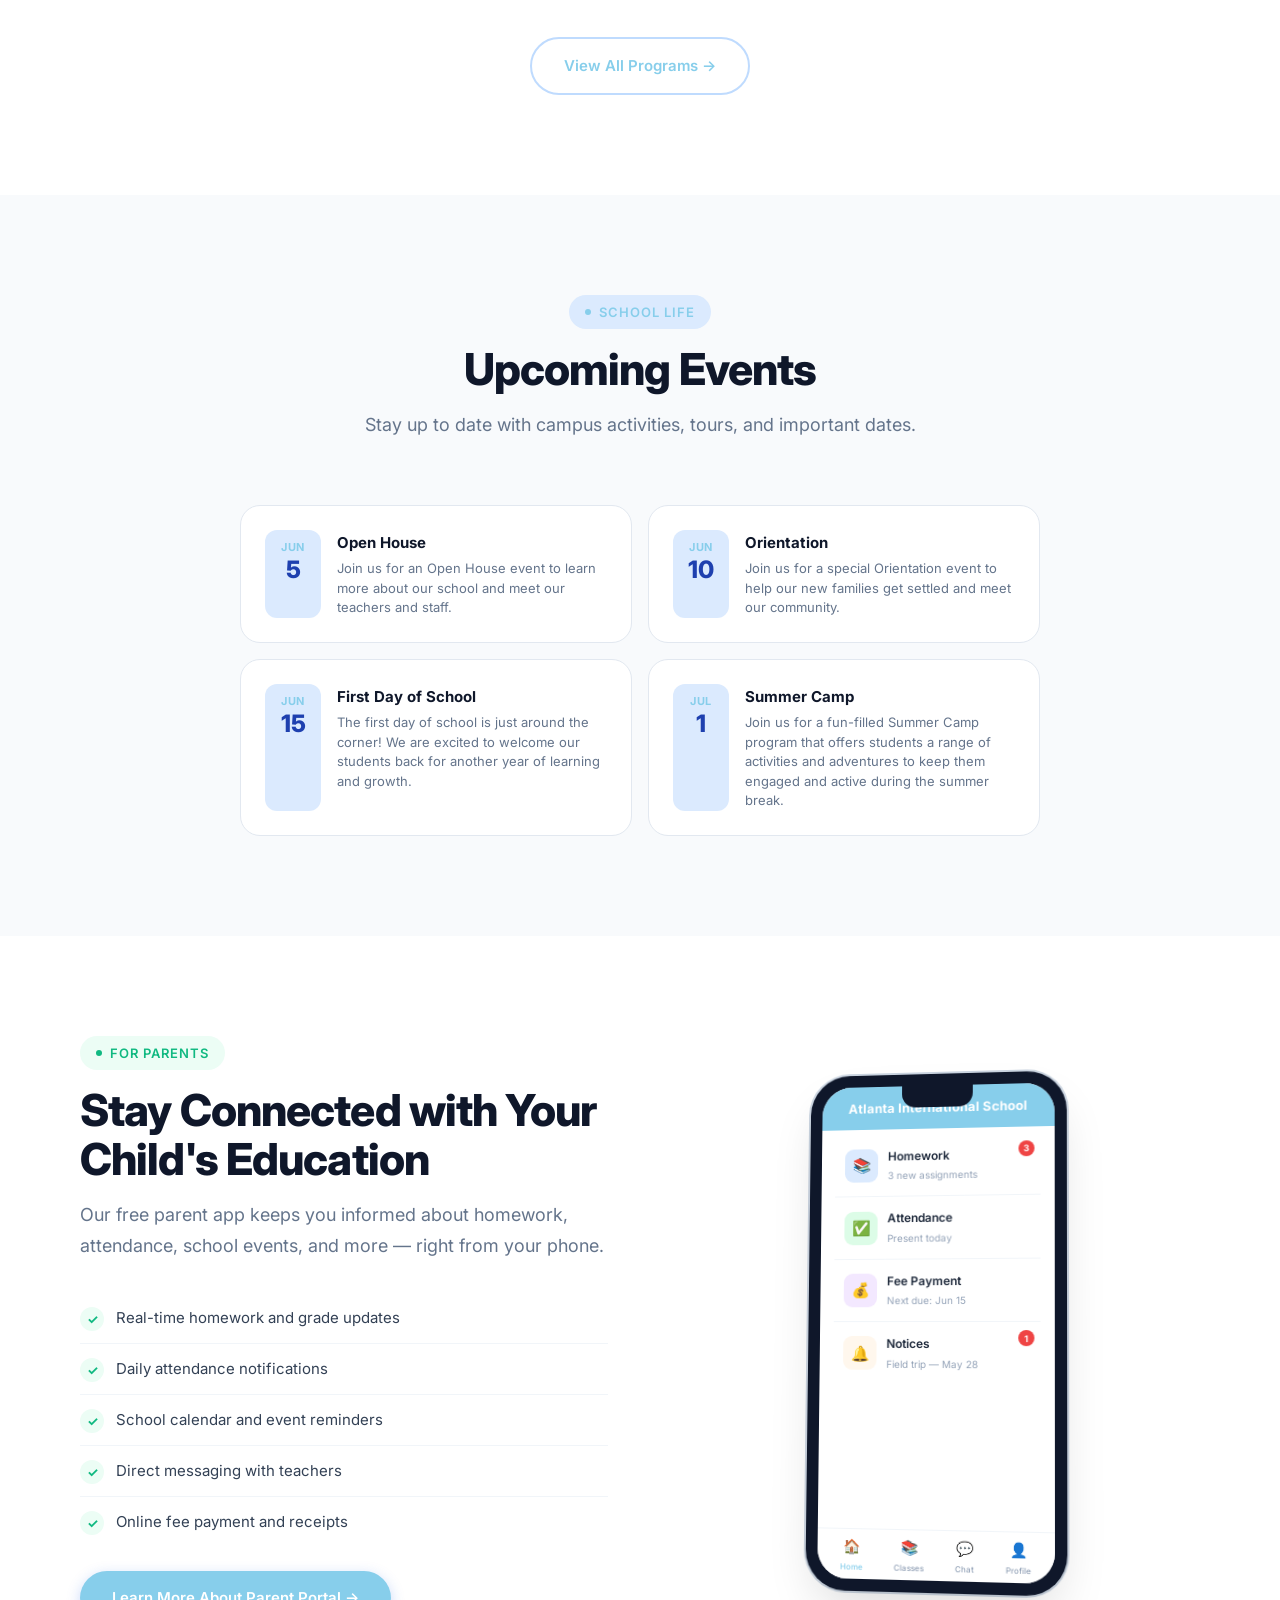
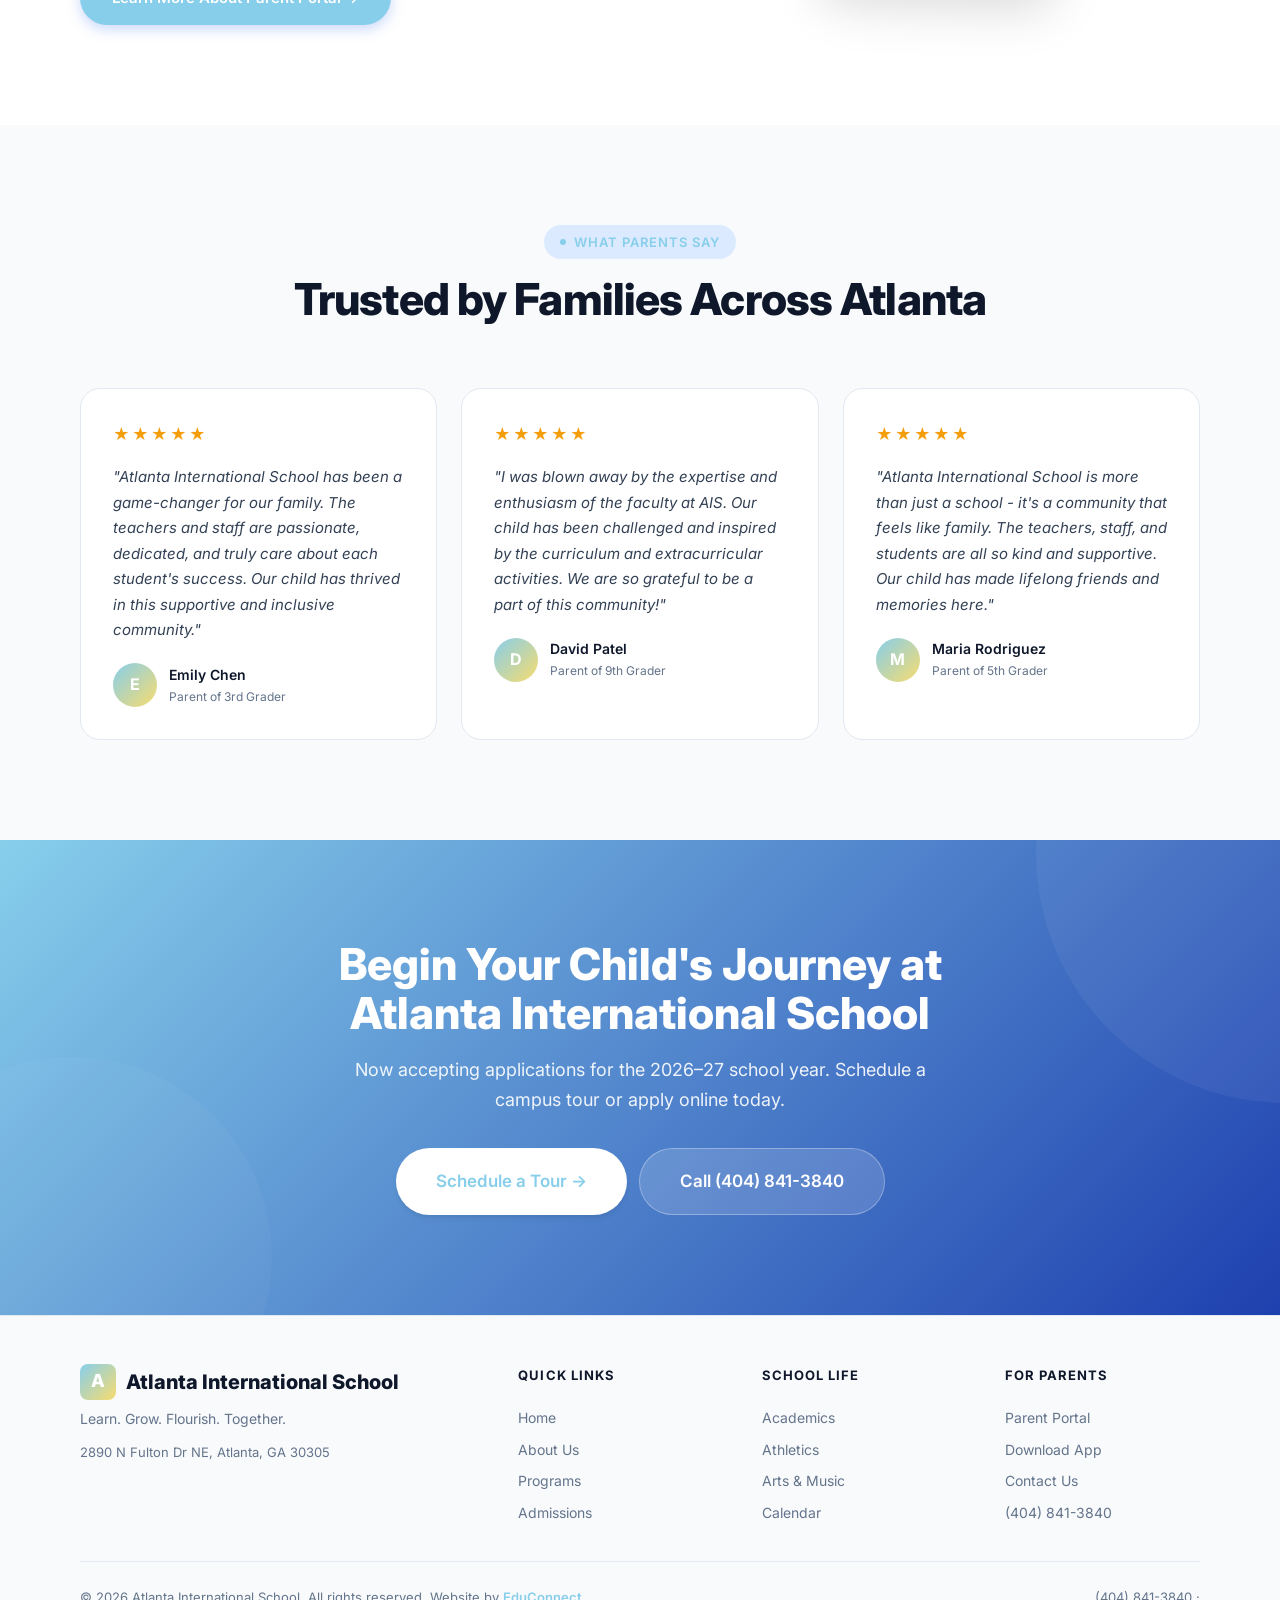
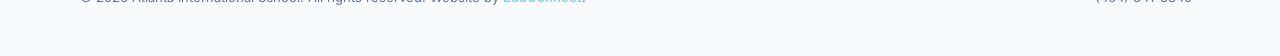
==== commit e970cdf3: "Initial demo site for Atlanta International School" ====
--- a/index.html
+++ b/index.html
@@ -25,8 +25,8 @@
 <section class="hero"><div class="container"><div class="hero-inner">
   <div class="hero-content">
     <div class="badge animate-on-scroll mb-6">Now Enrolling 2026–27 · Pre-K – 8th Grade</div>
-    <h1 class="heading-xl animate-on-scroll mb-6">Where Curiosity Meets Opportunity: Empowering Atlanta's Next Leaders</h1>
-    <p class="text-lg text-muted animate-on-scroll mb-8">Atlanta International School is a private, co-educational day school in Atlanta, GA, serving students from Pre-Kindergarten through grade 12. Our community fosters a love of learning, creativity, and global citizenship. We empower every child to reach their full potential.</p>
+    <h1 class="heading-xl animate-on-scroll mb-6">Empowering Global Citizens in Atlanta's Heart</h1>
+    <p class="text-lg text-muted animate-on-scroll mb-8">As a private school in the heart of Atlanta, we foster a community of curious learners who thrive in a supportive, inclusive environment. Our curriculum is designed to nurture the whole child, from preschool through 12th grade. We are Atlanta International School, where diversity and excellence unite.</p>
     <div class="hero-actions animate-on-scroll">
       <a href="/admissions.html" class="btn btn-primary btn-lg">Schedule a Tour →</a>
       <a href="/admissions.html" class="btn btn-outline btn-lg">Apply Now</a>
@@ -39,7 +39,7 @@
   </div>
   <div class="hero-visual animate-on-scroll">
     <div class="school-illustration"><div class="school-illustration-inner">
-      <div class="school-building">🏫</div><h3>Atlanta International School</h3><p>Empowering Global Citizens Through Education</p>
+      <div class="school-building">🏫</div><h3>Atlanta International School</h3><p>Learn. Grow. Flourish. Together.</p>
     </div></div>
     <div class="float-card card-1"><div class="fc-icon green">⭐</div>Rated 5-Stars by Parents</div>
     <div class="float-card card-2"><div class="fc-icon blue">🎓</div>100% Graduation Rate</div>
@@ -55,7 +55,7 @@
   <div class="welcome-text animate-on-scroll">
     <div class="badge mb-4">Welcome</div>
     <h2 class="heading-lg mb-6">A Message from Our Head of School</h2>
-    <blockquote>As Head of School, it is my honor to lead a community that is dedicated to providing a world-class education to every student. Our students are our greatest asset, and it is our responsibility to ensure they receive the support and opportunities they need to succeed. I am proud of the progress we have made and look forward to continuing to push the boundaries of what is possible.</blockquote>
+    <blockquote>I am honored to lead a community of educators who are passionate about unlocking the full potential of each student. At AIS, we believe that every child deserves a world-class education that prepares them for success in an increasingly complex, interconnected world. I am proud to be a part of this vibrant community.</blockquote>
     <p>We invite you to schedule a campus tour and discover what makes Atlanta International School a special place to learn and grow.</p>
     <a href="/about.html" class="btn btn-outline" style="margin-top:20px">Read More About Us →</a>
   </div>
@@ -69,22 +69,22 @@
   </div>
   <div class="features-grid">
       <div class="feature-card animate-on-scroll stagger-1">
-        <div class="feature-icon">👩‍🏫</div><h3>Expert Faculty</h3><p>Our faculty is comprised of experienced educators who are passionate about teaching and dedicated to helping every student succeed.</p>
+        <div class="feature-icon">👩‍🏫</div><h3>Expert Faculty</h3><p>Our teachers are experienced, passionate, and dedicated to helping each student reach their full potential.</p>
       </div>
       <div class="feature-card animate-on-scroll stagger-2">
-        <div class="feature-icon">📚</div><h3>Small Classes</h3><p>Our average class size is 15 students, allowing for personalized attention and a more collaborative learning environment.</p>
+        <div class="feature-icon">📚</div><h3>Small Classes</h3><p>We offer small class sizes that allow for personalized attention and a more engaging learning experience.</p>
       </div>
       <div class="feature-card animate-on-scroll stagger-3">
-        <div class="feature-icon">🏠</div><h3>Safe Campus</h3><p>Our campus is a safe and secure environment where students can focus on learning and growing.</p>
+        <div class="feature-icon">🔒</div><h3>Safe Campus</h3><p>Our campus is a safe and welcoming space for students, staff, and families.</p>
       </div>
       <div class="feature-card animate-on-scroll stagger-4">
-        <div class="feature-icon">📊</div><h3>Rigorous Curriculum</h3><p>Our curriculum is designed to challenge every student and prepare them for success in college and beyond.</p>
+        <div class="feature-icon">📊</div><h3>Curriculum</h3><p>Our curriculum is designed to be engaging, challenging, and relevant to the needs of 21st-century learners.</p>
       </div>
       <div class="feature-card animate-on-scroll stagger-5">
-        <div class="feature-icon">🌎</div><h3>Global Perspective</h3><p>Our students learn about and engage with the world around them, developing a deeper understanding of global issues and cultures.</p>
+        <div class="feature-icon">🌎</div><h3>Whole-Child Approach</h3><p>We believe in educating the whole child - mind, body, and spirit - to help them become well-rounded, confident individuals.</p>
       </div>
       <div class="feature-card animate-on-scroll stagger-6">
-        <div class="feature-icon">👫</div><h3>Community</h3><p>Our community is built on a foundation of respect, empathy, and kindness, providing a supportive environment for every student to thrive.</p>
+        <div class="feature-icon">🤝</div><h3>Community</h3><p>Our community is diverse, inclusive, and supportive - the perfect place for students to grow and thrive.</p>
       </div></div>
 </div></section>
 
@@ -103,13 +103,13 @@
   </div>
   <div class="programs-grid">
       <div class="program-card animate-on-scroll stagger-1">
-        <div class="program-icon">🎒</div><h3>Pre-Kindergarten</h3><p>Our Pre-Kindergarten program is designed for children aged 2-3 years old and focuses on play-based learning to develop social, emotional, and cognitive skills.</p>
+        <div class="program-icon">🎒</div><h3>Pre-Kindergarten</h3><p>Our Pre-Kindergarten program is designed for children aged 2-3 years old. Our experienced teachers use play-based learning to introduce young children to the world of education.</p>
       </div>
       <div class="program-card animate-on-scroll stagger-2">
-        <div class="program-icon">📚</div><h3>Elementary</h3><p>Our Elementary program serves students in grades K-5 and emphasizes a balanced approach to learning, including academics, arts, and physical education.</p>
+        <div class="program-icon">📚</div><h3>Elementary</h3><p>Our Elementary program serves students in grades K-5. We use a project-based approach to learning, which encourages students to explore real-world problems and develop critical thinking skills.</p>
       </div>
       <div class="program-card animate-on-scroll stagger-3">
-        <div class="program-icon">📚</div><h3>Middle</h3><p>Our Middle program serves students in grades 6-8 and focuses on developing critical thinking, problem-solving, and collaboration skills.</p>
+        <div class="program-icon">🚀</div><h3>Middle/Upper</h3><p>Our Middle and Upper School programs serve students in grades 6-12. We offer a range of advanced courses, including AP and IB classes, that prepare students for success in college and beyond.</p>
       </div></div>
   <div class="text-center animate-on-scroll" style="margin-top:40px"><a href="/programs.html" class="btn btn-outline">View All Programs →</a></div>
 </div></section>
@@ -122,16 +122,16 @@
   </div>
   <div class="events-grid"><div class="event-card animate-on-scroll stagger-1">
         <div class="event-date"><div class="month">Jun</div><div class="day">5</div></div>
-        <div class="event-info"><h4>Open House</h4><p>Join us for an evening of tours, presentations, and Q&A with our faculty and staff.</p></div>
+        <div class="event-info"><h4>Open House</h4><p>Join us for an Open House event to learn more about our school and meet our teachers and staff.</p></div>
       </div><div class="event-card animate-on-scroll stagger-2">
-        <div class="event-date"><div class="month">Aug</div><div class="day">15</div></div>
-        <div class="event-info"><h4>First Day of School</h4><p>Welcome to the new school year! Our doors open on August 15th for students in grades K-12.</p></div>
+        <div class="event-date"><div class="month">Jun</div><div class="day">10</div></div>
+        <div class="event-info"><h4>Orientation</h4><p>Join us for a special Orientation event to help our new families get settled and meet our community.</p></div>
       </div><div class="event-card animate-on-scroll stagger-3">
-        <div class="event-date"><div class="month">Sep</div><div class="day">17</div></div>
-        <div class="event-info"><h4>Fall Sports Camp</h4><p>Get ready for the new school year with our Fall Sports Camp, where students can try out different sports and activities.</p></div>
+        <div class="event-date"><div class="month">Jun</div><div class="day">15</div></div>
+        <div class="event-info"><h4>First Day of School</h4><p>The first day of school is just around the corner! We are excited to welcome our students back for another year of learning and growth.</p></div>
       </div><div class="event-card animate-on-scroll stagger-4">
-        <div class="event-date"><div class="month">Dec</div><div class="day">1</div></div>
-        <div class="event-info"><h4>Winter Concert</h4><p>Join us for an evening of music and celebration as our students take to the stage for the Winter Concert.</p></div>
+        <div class="event-date"><div class="month">Jul</div><div class="day">1</div></div>
+        <div class="event-info"><h4>Summer Camp</h4><p>Join us for a fun-filled Summer Camp program that offers students a range of activities and adventures to keep them engaged and active during the summer break.</p></div>
       </div></div>
 </div></section>
 
@@ -176,21 +176,21 @@
   <div class="testimonials-grid">
       <div class="testimonial-card animate-on-scroll stagger-1">
         <div class="stars"><span class="star">★</span><span class="star">★</span><span class="star">★</span><span class="star">★</span><span class="star">★</span></div>
-        <p class="testimonial-text">"My child has thrived at AIS, thanks to the support of our amazing teachers and the sense of community that exists here. The school's focus on global citizenship has been particularly inspiring."</p>
+        <p class="testimonial-text">"Atlanta International School has been a game-changer for our family. The teachers and staff are passionate, dedicated, and truly care about each student's success. Our child has thrived in this supportive and inclusive community."</p>
         <div class="testimonial-author"><div class="author-avatar">E</div>
-        <div class="author-info"><div class="author-name">Emily Chen, Parent of 5th Grader</div><div class="author-role">Parent</div></div></div>
+        <div class="author-info"><div class="author-name">Emily Chen</div><div class="author-role">Parent of 3rd Grader</div></div></div>
       </div>
       <div class="testimonial-card animate-on-scroll stagger-2">
         <div class="stars"><span class="star">★</span><span class="star">★</span><span class="star">★</span><span class="star">★</span><span class="star">★</span></div>
-        <p class="testimonial-text">"As a parent, I appreciate the school's commitment to providing a rigorous education while also fostering creativity and self-expression. My child loves coming to school every day!"</p>
+        <p class="testimonial-text">"I was blown away by the expertise and enthusiasm of the faculty at AIS. Our child has been challenged and inspired by the curriculum and extracurricular activities. We are so grateful to be a part of this community!"</p>
         <div class="testimonial-author"><div class="author-avatar">D</div>
-        <div class="author-info"><div class="author-name">David Lee, Parent of 2nd Grader</div><div class="author-role">Parent</div></div></div>
+        <div class="author-info"><div class="author-name">David Patel</div><div class="author-role">Parent of 9th Grader</div></div></div>
       </div>
       <div class="testimonial-card animate-on-scroll stagger-3">
         <div class="stars"><span class="star">★</span><span class="star">★</span><span class="star">★</span><span class="star">★</span><span class="star">★</span></div>
-        <p class="testimonial-text">"I have been impressed by the school's dedication to creating a safe and inclusive environment for all students. My child feels valued and supported every day."</p>
+        <p class="testimonial-text">"Atlanta International School is more than just a school - it's a community that feels like family. The teachers, staff, and students are all so kind and supportive. Our child has made lifelong friends and memories here."</p>
         <div class="testimonial-author"><div class="author-avatar">M</div>
-        <div class="author-info"><div class="author-name">Maria Rodriguez, Parent of 9th Grader</div><div class="author-role">Parent</div></div></div>
+        <div class="author-info"><div class="author-name">Maria Rodriguez</div><div class="author-role">Parent of 5th Grader</div></div></div>
       </div></div>
 </div></section>
 
@@ -207,7 +207,7 @@
     <div class="footer-grid">
       <div class="footer-brand">
         <div class="logo" style="margin-bottom:8px"><span class="logo-icon">A</span>Atlanta International School</div>
-        <p>Empowering Global Citizens Through Education</p>
+        <p>Learn. Grow. Flourish. Together.</p>
         <p style="margin-top:12px;font-size:13px">2890 N Fulton Dr NE, Atlanta, GA 30305</p>
       </div>
       <div class="footer-col"><h4>Quick Links</h4><a href="/">Home</a><a href="/about.html">About Us</a><a href="/programs.html">Programs</a><a href="/admissions.html">Admissions</a></div>
--- a/styles.css
+++ b/styles.css
@@ -1,8 +1,8 @@
 /* ===== DESIGN SYSTEM — LIGHT PROFESSIONAL ===== */
 :root{
-  --primary:#3498DB;--primary-50:#eff6ff;--primary-100:#dbeafe;--primary-200:#bfdbfe;
-  --primary-500:#3498DB;--primary-600:#1d4ed8;--primary-700:#1e40af;
-  --secondary:#E74C3C;--accent:#10b981;--accent-50:#ecfdf5;
+  --primary:#87CEEB;--primary-50:#eff6ff;--primary-100:#dbeafe;--primary-200:#bfdbfe;
+  --primary-500:#87CEEB;--primary-600:#1d4ed8;--primary-700:#1e40af;
+  --secondary:#F7DC6F;--accent:#10b981;--accent-50:#ecfdf5;
   --white:#fff;--gray-50:#f8fafc;--gray-100:#f1f5f9;--gray-200:#e2e8f0;--gray-300:#cbd5e1;
   --gray-400:#94a3b8;--gray-500:#64748b;--gray-600:#475569;--gray-700:#334155;
   --gray-800:#1e293b;--gray-900:#0f172a;
